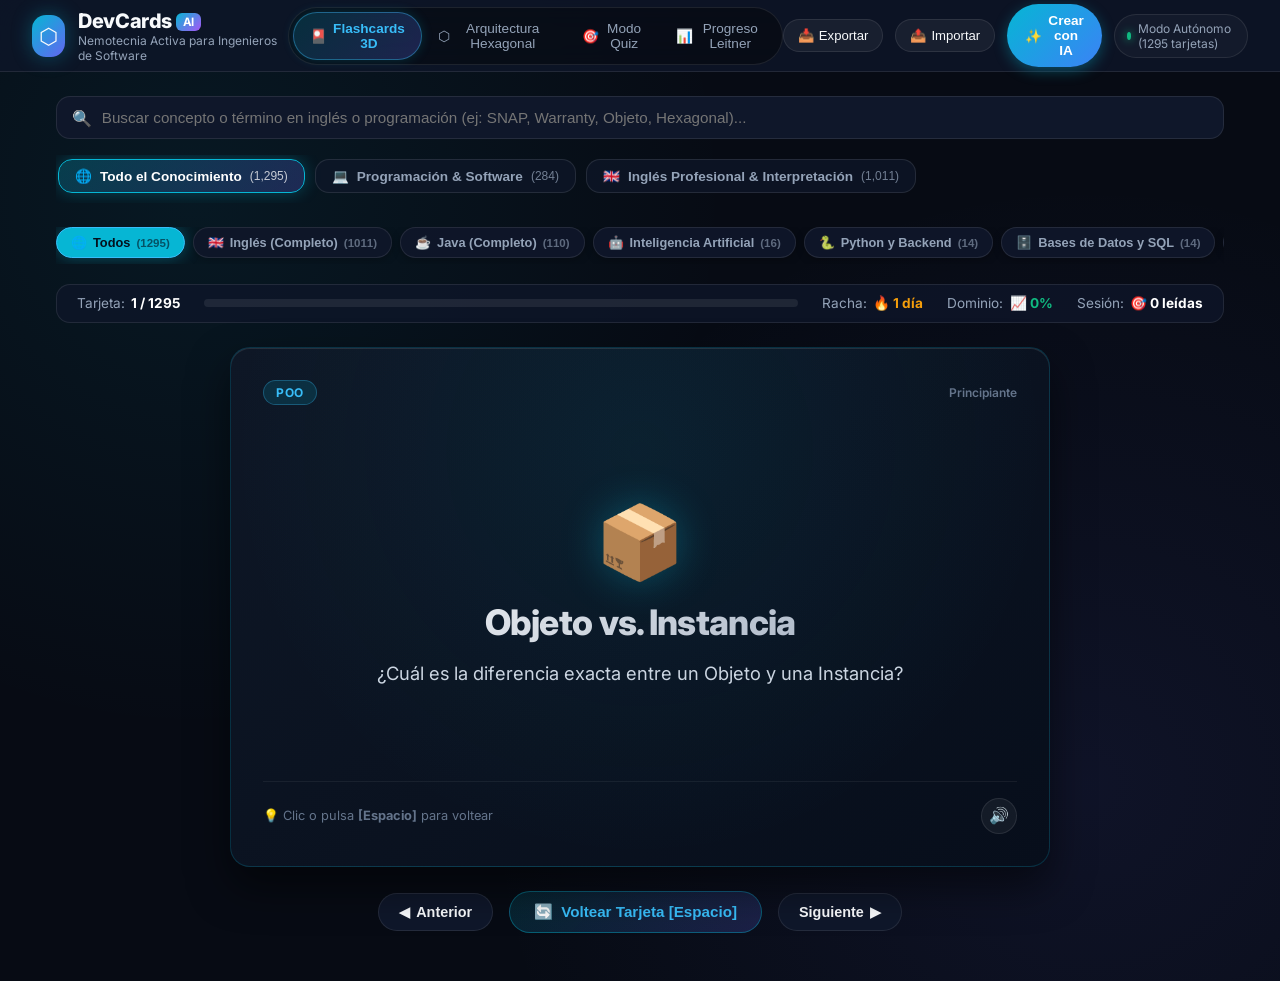
==== docs/index.html @ b8c5bc79 "feat(distribution): soporte autonomo web sin instalacion, GitHub Pages y lanzadores 1-clic" ====
<!DOCTYPE html>
<html lang="es">
<head>
  <meta charset="UTF-8">
  <meta name="viewport" content="width=device-width, initial-scale=1.0">
  <title>DevCards AI &mdash; Nemotecnia y Aprendizaje para Programadores</title>
  <meta name="description" content="Plataforma de aprendizaje activo y tarjetas nemotécnicas (Flashcards) con IA para dominar POO, Estructuras de Datos, Nodos y Arquitectura Hexagonal.">
  <link rel="preconnect" href="https://fonts.googleapis.com">
  <link rel="preconnect" href="https://fonts.gstatic.com" crossorigin>
  <link href="https://fonts.googleapis.com/css2?family=Inter:wght@300;400;500;600;700;800&family=JetBrains+Mono:wght@400;500;700&display=swap" rel="stylesheet">
  <link rel="stylesheet" href="css/style.css">
</head>
<body>

  <!-- Barra Superior -->
  <header class="app-header">
    <div class="logo-group">
      <div class="logo-icon">⬡</div>
      <div>
        <h1 class="logo-title">DevCards <span class="badge-ai">AI</span></h1>
        <p class="logo-sub">Nemotecnia Activa para Ingenieros de Software</p>
      </div>
    </div>

    <!-- Navegación de Modos -->
    <nav class="mode-nav">
      <button class="nav-btn active" id="btn-mode-cards" onclick="setAppMode('cards')">
        <span class="icon">🎴</span> Flashcards 3D
      </button>
      <button class="nav-btn" id="btn-mode-hex" onclick="setAppMode('hexagonal')">
        <span class="icon">⬡</span> Arquitectura Hexagonal
      </button>
      <button class="nav-btn" id="btn-mode-quiz" onclick="setAppMode('quiz')">
        <span class="icon">🎯</span> Modo Quiz
      </button>
      <button class="nav-btn" id="btn-mode-leitner" onclick="setAppMode('leitner')">
        <span class="icon">📊</span> Progreso Leitner
      </button>
    </nav>

    <div class="header-actions">
      <button class="btn-secondary" id="btn-export-deck" onclick="exportDeck()" title="Exportar mazo a archivo JSON (RF-11)">
        <span>📥</span> Exportar
      </button>
      <button class="btn-secondary" id="btn-import-deck" onclick="triggerImport()" title="Importar tarjetas desde JSON (RF-11)">
        <span>📤</span> Importar
      </button>
      <input type="file" id="file-import-input" accept=".json" style="display:none" onchange="handleImportFile(event)">
      <button class="btn-primary" onclick="openCreateModal()">
        <span>✨</span> Crear con IA
      </button>
      <div class="status-indicator" id="server-status" title="Estado de Ollama / Motor IA">
        <span class="status-dot"></span> <span id="status-label">Conectando...</span>
      </div>
    </div>
  </header>

  <main class="app-container">

    <!-- SECCIÓN FLASHCARDS -->
    <section id="section-cards" class="view-section active">
      
      <!-- Barra de Filtros y Búsqueda -->
      <div class="toolbar-panel">
        <div class="search-box">
          <span class="search-icon">🔍</span>
          <input type="text" id="search-input" placeholder="Buscar concepto o término en inglés o programación (ej: SNAP, Warranty, Objeto, Hexagonal)..." oninput="onSearchInput()">
        </div>

                <!-- Selector de Eje de Conocimiento -->
        <div class="domain-selector-bar" id="domain-selector-bar">
          <button class="domain-pill active" id="pill-domain-all" onclick="selectDomain('all')">
            <span class="domain-icon">🌐</span> Todo el Conocimiento <span class="domain-count" id="count-domain-all">(0)</span>
          </button>
          <button class="domain-pill" id="pill-domain-dev" onclick="selectDomain('dev')">
            <span class="domain-icon">💻</span> Programación & Software <span class="domain-count" id="count-domain-dev">(0)</span>
          </button>
          <button class="domain-pill domain-pill-english" id="pill-domain-eng" onclick="selectDomain('eng')">
            <span class="domain-icon">🇬🇧</span> Inglés Profesional & Interpretación <span class="domain-count" id="count-domain-eng">(0)</span>
          </button>
        </div>

        <div class="category-tabs" id="category-tabs-container">
          <!-- Renderizado dinámico de categorías -->
        </div>
      </div>

      <!-- Barra de Estado de Estudio -->
      <div class="study-stats-bar">
        <div class="stat-pill">
          <span class="stat-label">Tarjeta:</span>
          <span class="stat-value" id="current-card-idx">1 / 44</span>
        </div>
        <div class="progress-bar-container">
          <div class="progress-bar-fill" id="study-progress-fill" style="width: 5%;"></div>
        </div>
        <div class="stat-pill">
          <span class="stat-label">Racha:</span>
          <span class="stat-value text-accent" id="streak-counter">🔥 1 día</span>
        </div>
        <div class="stat-pill">
          <span class="stat-label">Dominio:</span>
          <span class="stat-value text-success" id="mastery-counter">📈 0%</span>
        </div>
        <div class="stat-pill">
          <span class="stat-label">Sesión:</span>
          <span class="stat-value" id="session-counter">🎯 0 leídas</span>
        </div>
      </div>

      <!-- ESCENARIO 3D DE LA TARJETA -->
      <div class="card-stage">
        <div class="flip-card" id="main-flip-card" onclick="toggleCardFlip()">
          <div class="flip-card-inner" id="card-inner">
            
            <!-- ANVERSO (Front) -->
            <div class="flip-card-face flip-card-front">
              <div class="card-header">
                <span class="card-category-badge" id="card-front-cat">POO</span>
                <span class="card-difficulty" id="card-front-diff">Principiante</span>
              </div>

              <div class="card-center">
                <div class="card-icon-hero" id="card-front-icon">📦</div>
                <h2 class="card-concept-title" id="card-front-title">Objeto vs. Instancia</h2>
                <p class="card-question-text" id="card-front-question">¿Cuál es la diferencia exacta entre un Objeto y una Instancia?</p>
              </div>

              <div class="card-footer">
                <span class="card-hint">💡 Clic o pulsa <b>[Espacio]</b> para voltear</span>
                <button class="btn-icon" onclick="event.stopPropagation(); speakCurrentCard();" title="Escuchar">🔊</button>
              </div>
            </div>

            <!-- REVERSO (Back) -->
            <div class="flip-card-face flip-card-back">
              <div class="card-header">
                <span class="card-category-badge" id="card-back-cat">POO</span>
                <h3 class="card-back-title" id="card-back-title">Definición & Comprensión</h3>
                <button class="btn-icon" onclick="event.stopPropagation(); speakCurrentCard();" title="Escuchar">🔊</button>
              </div>

              <div class="card-back-body">
                <!-- Definición Técnica -->
                <div class="definition-box">
                  <h4 class="box-title" id="card-back-def-title">📖 Definición Técnica</h4>
                  <p id="card-back-definition">Texto de la definición...</p>
                </div>

                <!-- Analogía de la Vida Real -->
                <div class="analogy-box">
                  <h4 class="box-title" id="card-back-analogy-title">🌟 Analogía de la Vida Real (Para Nunca Olvidarlo)</h4>
                  <p id="card-back-analogy">Texto de la analogía...</p>
                </div>

                <!-- Código Canónico -->
                <div class="code-box" id="code-box-container">
                  <div class="code-header">
                    <span id="code-box-header-title">💻 Código Canónico Demostrativo</span>
                    <button class="btn-copy" onclick="event.stopPropagation(); copyCodeSnippet();">Copiar</button>
                  </div>
                  <pre><code id="card-back-code"># Código de ejemplo</code></pre>
                </div>

                <!-- Regla de Oro -->
                <div class="takeaway-banner" id="card-back-takeaway">
                  <span id="takeaway-label">💡 <b>Regla de Oro:</b></span> <span id="takeaway-text">...</span>
                </div>
              </div>

              <!-- Calificación Leitner -->
              <div class="card-rating-footer" onclick="event.stopPropagation();">
                <span class="rating-prompt">¿Qué tal te fue con este concepto?</span>
                <div class="rating-buttons">
                  <button class="btn-rate btn-rate-hard" onclick="rateCard('dificil')">
                    🔴 Difícil (1)
                  </button>
                  <button class="btn-rate btn-rate-medium" onclick="rateCard('dudoso')">
                    🟡 Dudoso (2)
                  </button>
                  <button class="btn-rate btn-rate-easy" onclick="rateCard('facil')">
                    🟢 Dominado (3)
                  </button>
                </div>
              </div>

            </div>

          </div>
        </div>
      </div>

      <!-- Controles de Navegación -->
      <div class="deck-controls">
        <button class="btn-nav" onclick="prevCard()" title="Anterior (Flecha Izquierda)">
          <span>◀</span> Anterior
        </button>
        <button class="btn-flip-action" onclick="toggleCardFlip()">
          <span>🔄</span> Voltear Tarjeta [Espacio]
        </button>
        <button class="btn-nav" onclick="nextCard()" title="Siguiente (Flecha Derecha)">
          Siguiente <span>▶</span>
        </button>
      </div>

    </section>

    <!-- SECCIÓN VISUALIZADOR DE ARQUITECTURA HEXAGONAL -->
    <section id="section-hexagonal" class="view-section">
      <div class="section-hero">
        <span class="hero-badge">Alistair Cockburn (2005)</span>
        <h2 class="hero-title">⬡ Guía Visual Interactiva de Arquitectura Hexagonal</h2>
        <p class="hero-sub">Puertos y Adaptadores: Entiende de una vez por todas cómo desacoplar el Dominio de las bases de datos y frameworks.</p>
      </div>

      <div class="hex-explorer-layout">
        <!-- Diagrama SVG / Interactivo -->
        <div class="hex-diagram-card">
          <svg class="hex-svg" viewBox="0 0 600 500">
            <!-- Capa Externa: Adaptadores -->
            <polygon class="hex-layer hex-adapters" points="300,30 540,150 540,350 300,470 60,350 60,150" onclick="selectHexLayer('adapters')"></polygon>
            <text x="300" y="65" class="hex-label">CAPA EXTERIOR: ADAPTADORES (Infraestructura / Frameworks)</text>

            <!-- Capa Intermedia: Puertos -->
            <polygon class="hex-layer hex-ports" points="300,90 480,185 480,315 300,410 120,315 120,185" onclick="selectHexLayer('ports')"></polygon>
            <text x="300" y="125" class="hex-label hex-label-ports">CAPA INTERMEDIA: PUERTOS (Interfaces / Contratos)</text>

            <!-- Capa Interna: Núcleo Dominio -->
            <polygon class="hex-layer hex-domain" points="300,160 410,225 410,275 300,340 190,275 190,225" onclick="selectHexLayer('domain')"></polygon>
            <text x="300" y="245" class="hex-label hex-label-domain">💎 NÚCLEO</text>
            <text x="300" y="265" class="hex-label hex-label-sub">DOMINIO PURO</text>

            <!-- Flechas de Dependencia (Siempre hacia ADENTRO) -->
            <path d="M 90,130 L 150,170" class="hex-arrow" marker-end="url(#arrow)"></path>
            <path d="M 510,130 L 450,170" class="hex-arrow" marker-end="url(#arrow)"></path>
            <path d="M 300,450 L 300,380" class="hex-arrow" marker-end="url(#arrow)"></path>

            <defs>
              <marker id="arrow" viewBox="0 0 10 10" refX="5" refY="5" markerWidth="6" markerHeight="6" orient="auto-start-reverse">
                <path d="M 0 0 L 10 5 L 0 10 z" fill="#06b6d4"></path>
              </marker>
            </defs>
          </svg>

          <div class="hex-legend">
            <span class="legend-item" onclick="selectHexLayer('domain')"><span class="dot dot-domain"></span> 1. Dominio (Reglas Puras)</span>
            <span class="legend-item" onclick="selectHexLayer('ports')"><span class="dot dot-ports"></span> 2. Puertos (Interfaces de Entrada/Salida)</span>
            <span class="legend-item" onclick="selectHexLayer('adapters')"><span class="dot dot-adapters"></span> 3. Adaptadores (Postgres, REST, Kafka)</span>
          </div>
        </div>

        <!-- Panel de Detalle de la Capa Seleccionada -->
        <div class="hex-detail-panel" id="hex-detail-content">
          <div class="detail-header">
            <span class="detail-icon" id="hex-info-icon">💎</span>
            <div>
              <h3 class="detail-title" id="hex-info-title">Núcleo de Dominio (Domain Core)</h3>
              <p class="detail-tag" id="hex-info-tag">El corazón del negocio</p>
            </div>
          </div>
          <div class="detail-body">
            <p id="hex-info-desc" class="detail-desc">El Dominio contiene exclusivamente Entidades de Negocio, Objetos de Valor (Value Objects) y Reglas de Negocio Puras. Es completamente agnóstico a la tecnología: NO importa Spring, ni Angular, ni Hibernate, ni SQL.</p>
            
            <h4 class="box-title">🔑 Ejemplos Concretos de esta Capa:</h4>
            <ul class="detail-list" id="hex-info-list">
              <li>Entidad CuentaBancaria con método debitar()</li>
              <li>Objeto de Valor Dinero(monto, moneda)</li>
              <li>Regla: "No se puede transferir un monto negativo"</li>
            </ul>

            <div class="takeaway-banner mt-4">
              💡 <b>Regla Sagrada:</b> Las capas externas conocen a las internas. El Dominio NUNCA conoce a la base de datos ni a la interfaz web.
            </div>
          </div>
        </div>
      </div>
    </section>

    <!-- SECCIÓN MODO QUIZ -->
    <section id="section-quiz" class="view-section">
      <div class="quiz-container">
        <div class="quiz-card">
          <div class="quiz-header">
            <span class="quiz-badge" id="quiz-cat">POO</span>
            <span class="quiz-score-badge">Puntuación: <span id="quiz-score">0</span> / <span id="quiz-total">0</span></span>
          </div>
          <h2 class="quiz-question-title" id="quiz-question-text">¿Cuál es la diferencia entre un objeto y una instancia?</h2>

          <div class="quiz-options-grid" id="quiz-options-container">
            <!-- Opciones renderizadas dinámicamente -->
          </div>

          <div class="quiz-feedback" id="quiz-feedback" style="display: none;">
            <p id="quiz-feedback-text"></p>
            <button class="btn-primary" onclick="nextQuizQuestion()">Siguiente Pregunta ➔</button>
          </div>
        </div>
      </div>
    </section>

    <!-- SECCIÓN PROGRESO LEITNER -->
    <section id="section-leitner" class="view-section">
      <div class="section-hero">
        <h2 class="hero-title">📊 Sistema de Repaso Espaciado Leitner</h2>
        <p class="hero-sub">Técnica científica de memorización: las tarjetas que dominas se repasan menos, y las difíciles se repiten con frecuencia.</p>
      </div>

      <div class="leitner-boxes-grid">
        <div class="leitner-box box-1">
          <div class="box-header">
            <h3>🔴 Caja 1: Por Aprender / Difíciles</h3>
            <span class="box-count" id="count-box-1">0</span>
          </div>
          <p class="box-desc">Conceptos que fallaste o marcaste como difíciles. Se repasan en cada sesión diaria.</p>
          <div class="box-cards-list" id="list-box-1"></div>
        </div>

        <div class="leitner-box box-2">
          <div class="box-header">
            <h3>🟡 Caja 2: En Proceso / Dudosos</h3>
            <span class="box-count" id="count-box-2">0</span>
          </div>
          <p class="box-desc">Conceptos que recuerdas parcialmente. Se repasan cada 2 o 3 días.</p>
          <div class="box-cards-list" id="list-box-2"></div>
        </div>

        <div class="leitner-box box-3">
          <div class="box-header">
            <h3>🟢 Caja 3: Dominados / Memoria a Largo Plazo</h3>
            <span class="box-count" id="count-box-3">0</span>
          </div>
          <p class="box-desc">Conceptos que dominas con seguridad. Se repasan semanalmente para consolidación.</p>
          <div class="box-cards-list" id="list-box-3"></div>
        </div>
      </div>
    </section>

  </main>

  <!-- MODAL: CREAR TARJETA CON IA -->
  <div class="modal-backdrop" id="modal-create" style="display: none;">
    <div class="modal-window">
      <div class="modal-header">
        <h3 class="modal-title">✨ Generar Flashcard Inteligente con IA</h3>
        <button class="modal-close" onclick="closeCreateModal()">✕</button>
      </div>
      <div class="modal-body">
        <label class="form-label">¿Qué tema o concepto deseas aprender o recordar?</label>
        <input type="text" id="ai-topic-input" class="form-input" placeholder="Ej: Recursividad, Árboles AVL, Inyección de Dependencias, Algoritmo Dijkstra...">

        <div class="form-row">
          <div class="form-group">
            <label class="form-label">Categoría</label>
            <select id="ai-category-select" class="form-input">
                            <option value="Inteligencia Artificial">Inteligencia Artificial (IA)</option>
              <option value="Inglés: Grammar Refresher">🇬🇧 Inglés: Grammar Refresher</option>
              <option value="Inglés: Departamentos y Gobierno">🇬🇧 Inglés: Departamentos y Gobierno</option>
              <option value="Inglés: Asistencia Social y Beneficios">🇬🇧 Inglés: Asistencia Social y Beneficios</option>
              <option value="Inglés: Atención al Cliente y Facturación">🇬🇧 Inglés: Atención al Cliente y Facturación</option>
              <option value="Inglés: Salud y Médico (L2/L3)">🇬🇧 Inglés: Salud y Médico (L2/L3)</option>
              <option value="Inglés: Seguros y Finanzas (L2/L3)">🇬🇧 Inglés: Seguros y Finanzas (L2/L3)</option>
              <option value="Inglés: Emergencias, 911 y Legal (L2/L3)">🇬🇧 Inglés: Emergencias, 911 y Legal</option>
              <option value="Inglés: Educación y Academia">🇬🇧 Inglés: Educación y Academia</option>
              <option value="Inglés: Falsos Amigos & Interpretación">🇬🇧 Inglés: Falsos Amigos & Interpretación</option>
              <option value="Python y Backend">Python y Backend Moderno</option>
              <option value="Bases de Datos y SQL">Bases de Datos y SQL (PostgreSQL/NoSQL)</option>
              <option value="Angular">Angular (Framework Web)</option>
              <option value="TypeScript">TypeScript (Tipado Estricto)</option>
              <option value="HTML y Web">HTML y Plataforma Web</option>
              <option value="DevOps y Cloud">DevOps, Docker y Cloud</option>
              <option value="Seguridad y OWASP">Seguridad y OWASP Top 10</option>
              <option value="Git y Control de Versiones">Git y Control de Versiones</option>
              <option value="Java Core y JVM">Java Core y JVM</option>
              <option value="POO">POO</option>
              <option value="Java Core y JVM">Java Core y JVM</option>
              <option value="POO Avanzada en Java">POO Avanzada en Java</option>
              <option value="Colecciones y Generics">Colecciones y Generics</option>
              <option value="Hilos y Concurrencia">Hilos y Concurrencia</option>
              <option value="Networking y Sockets">Networking y Sockets</option>
              <option value="Java RMI">Java RMI</option>
              <option value="Acceso a Datos y JDBC">Acceso a Datos y JDBC</option>
              <option value="Entrada/Salida y Serialización">Entrada/Salida y Serialización</option>
              <option value="Reflexión e Introspección">Reflexión e Introspección</option>
              <option value="Persistencia y JPA">Persistencia y JPA</option>
              <option value="Inversión de Control y Spring">Inversión de Control y Spring</option>
              <option value="Java 8 Funcional">Java 8 Funcional</option>
              <option value="Estructuras de Datos">Estructuras de Datos</option>
              <option value="Arquitectura Hexagonal">Arquitectura Hexagonal</option>
              <option value="Principios SOLID">Principios SOLID</option>
              <option value="Patrones de Diseño">Patrones de Diseño</option>
              <option value="Algoritmos y Big O">Algoritmos y Big O</option>
            </select>
          </div>
          <div class="form-group">
            <label class="form-label">Nivel de Dificultad</label>
            <select id="ai-level-select" class="form-input">
              <option value="Principiante">Principiante</option>
              <option value="Intermedio" selected>Intermedio</option>
              <option value="Avanzado">Avanzado</option>
            </select>
          </div>
        </div>

        <div class="ai-status-note" id="ai-modal-note">
          🤖 Conectado al motor de Inteligencia Artificial (Ollama Local / Asistente Semántico).
        </div>
      </div>
      <div class="modal-footer">
        <button class="btn-nav" onclick="closeCreateModal()">Cancelar</button>
        <button class="btn-primary" id="btn-generate-ai" onclick="submitAIGeneration()">
          <span>⚡</span> Generar Tarjeta
        </button>
      </div>
    </div>
  </div>

  <script src="js/cards_data.js"></script>
  <script src="js/app.js"></script>
</body>
</html>
---- docs/css/style.css ----
:root {
  --bg-base: #070b14;
  --bg-surface: #0f172a;
  --bg-surface-elevated: #172554;
  --bg-glass: rgba(15, 23, 42, 0.78);
  --border-glass: rgba(255, 255, 255, 0.09);
  
  --primary: #06b6d4;
  --primary-glow: rgba(6, 182, 212, 0.35);
  --secondary: #6366f1;
  --secondary-glow: rgba(99, 102, 241, 0.3);
  --success: #10b981;
  --warning: #f59e0b;
  --danger: #ef4444;

  --text-main: #f8fafc;
  --text-muted: #94a3b8;
  --text-dim: #64748b;

  --radius-sm: 8px;
  --radius-md: 14px;
  --radius-lg: 20px;
  --radius-full: 9999px;

  --font-sans: 'Inter', -apple-system, BlinkMacSystemFont, sans-serif;
  --font-mono: 'JetBrains Mono', monospace;
}

* {
  margin: 0;
  padding: 0;
  box-sizing: border-box;
}

body {
  background-color: var(--bg-base);
  background-image: 
    radial-gradient(circle at 15% 20%, rgba(6, 182, 212, 0.08) 0%, transparent 40%),
    radial-gradient(circle at 85% 80%, rgba(99, 102, 241, 0.09) 0%, transparent 45%);
  color: var(--text-main);
  font-family: var(--font-sans);
  min-height: 100vh;
  display: flex;
  flex-direction: column;
  overflow-x: hidden;
}

/* ==============================================================================
   HEADER & NAVEGACIÓN
   ============================================================================== */
.app-header {
  height: 72px;
  background: var(--bg-glass);
  backdrop-filter: blur(16px);
  -webkit-backdrop-filter: blur(16px);
  border-bottom: 1px solid var(--border-glass);
  display: flex;
  align-items: center;
  justify-content: space-between;
  padding: 0 2rem;
  position: sticky;
  top: 0;
  z-index: 50;
}

.logo-group {
  display: flex;
  align-items: center;
  gap: 0.85rem;
}

.logo-icon {
  width: 42px;
  height: 42px;
  background: linear-gradient(135deg, var(--primary), var(--secondary));
  border-radius: var(--radius-md);
  display: flex;
  align-items: center;
  justify-content: center;
  font-size: 1.4rem;
  box-shadow: 0 0 20px var(--primary-glow);
}

.logo-title {
  font-size: 1.25rem;
  font-weight: 800;
  letter-spacing: -0.02em;
}

.badge-ai {
  background: linear-gradient(135deg, #06b6d4, #a855f7);
  padding: 2px 7px;
  border-radius: 6px;
  font-size: 0.72rem;
  font-weight: 700;
  color: #fff;
  vertical-align: middle;
}

.logo-sub {
  font-size: 0.75rem;
  color: var(--text-muted);
}

.mode-nav {
  display: flex;
  background: rgba(0, 0, 0, 0.35);
  padding: 4px;
  border-radius: var(--radius-full);
  border: 1px solid var(--border-glass);
}

.nav-btn {
  background: transparent;
  border: none;
  color: var(--text-muted);
  padding: 8px 16px;
  border-radius: var(--radius-full);
  font-size: 0.85rem;
  font-weight: 500;
  cursor: pointer;
  display: flex;
  align-items: center;
  gap: 6px;
  transition: all 0.2s ease;
}

.nav-btn:hover {
  color: var(--text-main);
  background: rgba(255, 255, 255, 0.05);
}

.nav-btn.active {
  background: linear-gradient(135deg, rgba(6, 182, 212, 0.2), rgba(99, 102, 241, 0.25));
  color: #38bdf8;
  border: 1px solid rgba(56, 189, 248, 0.4);
  font-weight: 600;
  box-shadow: 0 0 12px rgba(6, 182, 212, 0.2);
}

.header-actions {
  display: flex;
  align-items: center;
  gap: 0.75rem;
}

.btn-secondary {
  background: rgba(255, 255, 255, 0.05);
  color: var(--text-main);
  border: 1px solid var(--border-glass);
  padding: 8px 14px;
  border-radius: var(--radius-full);
  font-size: 0.82rem;
  font-weight: 500;
  cursor: pointer;
  display: inline-flex;
  align-items: center;
  gap: 5px;
  transition: all 0.2s ease;
}

.btn-secondary:hover {
  background: rgba(255, 255, 255, 0.12);
  border-color: rgba(255, 255, 255, 0.25);
  transform: translateY(-1px);
}

.text-accent {
  color: #f59e0b !important;
  font-weight: 700;
}

.text-success {
  color: #10b981 !important;
  font-weight: 700;
}

.btn-primary {
  background: linear-gradient(135deg, #06b6d4, #3b82f6);
  color: #fff;
  border: none;
  padding: 9px 18px;
  border-radius: var(--radius-full);
  font-size: 0.85rem;
  font-weight: 600;
  cursor: pointer;
  display: inline-flex;
  align-items: center;
  gap: 6px;
  box-shadow: 0 4px 14px var(--primary-glow);
  transition: all 0.25s ease;
}

.btn-primary:hover {
  transform: translateY(-2px);
  box-shadow: 0 6px 20px rgba(6, 182, 212, 0.5);
}

.status-indicator {
  display: flex;
  align-items: center;
  gap: 7px;
  font-size: 0.75rem;
  color: var(--text-muted);
  background: rgba(255, 255, 255, 0.03);
  padding: 6px 12px;
  border-radius: var(--radius-full);
  border: 1px solid var(--border-glass);
}

.status-dot {
  width: 8px;
  height: 8px;
  background: var(--success);
  border-radius: 50%;
  box-shadow: 0 0 8px var(--success);
}

/* ==============================================================================
   CONTENEDOR PRINCIPAL Y VISTAS
   ============================================================================== */
.app-container {
  flex: 1;
  max-width: 1200px;
  width: 100%;
  margin: 0 auto;
  padding: 1.5rem 1rem 3rem;
}

.view-section {
  display: none;
}

.view-section.active {
  display: block;
  animation: fadeIn 0.3s ease;
}

@keyframes fadeIn {
  from { opacity: 0; transform: translateY(6px); }
  to { opacity: 1; transform: translateY(0); }
}

/* ==============================================================================
   TOOLBAR: BUSCADOR Y CATEGORÍAS
   ============================================================================== */
.toolbar-panel {
  display: flex;
  flex-direction: column;
  gap: 1rem;
  margin-bottom: 1.25rem;
}

.search-box {
  position: relative;
  width: 100%;
}

.search-icon {
  position: absolute;
  left: 1rem;
  top: 50%;
  transform: translateY(-50%);
  font-size: 1rem;
  color: var(--text-dim);
}

.search-box input {
  width: 100%;
  background: var(--bg-surface);
  border: 1px solid var(--border-glass);
  padding: 12px 1rem 12px 2.8rem;
  border-radius: var(--radius-md);
  color: var(--text-main);
  font-size: 0.95rem;
  outline: none;
  transition: all 0.2s ease;
}

.search-box input:focus {
  border-color: var(--primary);
  box-shadow: 0 0 16px var(--primary-glow);
}

.category-tabs {
  display: flex;
  gap: 0.5rem;
  overflow-x: auto;
  padding-bottom: 6px;
}

.category-tabs::-webkit-scrollbar {
  height: 4px;
}
.category-tabs::-webkit-scrollbar-thumb {
  background: var(--border-glass);
  border-radius: 4px;
}

.cat-tab {
  background: var(--bg-surface);
  border: 1px solid var(--border-glass);
  color: var(--text-muted);
  padding: 7px 14px;
  border-radius: var(--radius-full);
  font-size: 0.8rem;
  font-weight: 500;
  cursor: pointer;
  white-space: nowrap;
  display: flex;
  align-items: center;
  gap: 6px;
  transition: all 0.2s;
}

.cat-tab:hover {
  background: rgba(255, 255, 255, 0.06);
  color: var(--text-main);
}

.cat-tab.active {
  background: var(--primary);
  color: #04101d;
  font-weight: 700;
  border-color: var(--primary);
  box-shadow: 0 0 12px var(--primary-glow);
}

/* ==============================================================================
   BARRA DE PROGRESO DE ESTUDIO
   ============================================================================== */
.study-stats-bar {
  display: flex;
  align-items: center;
  justify-content: space-between;
  gap: 1.5rem;
  background: var(--bg-glass);
  border: 1px solid var(--border-glass);
  padding: 0.65rem 1.25rem;
  border-radius: var(--radius-md);
  margin-bottom: 1.5rem;
}

.stat-pill {
  display: flex;
  align-items: center;
  gap: 0.4rem;
  font-size: 0.85rem;
}

.stat-label { color: var(--text-muted); }
.stat-value { font-weight: 700; color: #fff; }
.text-accent { color: #f59e0b; }

.progress-bar-container {
  flex: 1;
  height: 8px;
  background: rgba(255, 255, 255, 0.08);
  border-radius: var(--radius-full);
  overflow: hidden;
}

.progress-bar-fill {
  height: 100%;
  background: linear-gradient(90deg, var(--primary), var(--secondary));
  transition: width 0.3s ease;
}

/* ==============================================================================
   ESCENARIO Y VOLTEO 3D DE LA FLASHCARD
   ============================================================================== */
.card-stage {
  perspective: 1400px;
  width: 100%;
  max-width: 820px;
  height: 520px;
  margin: 0 auto 1.5rem;
}

.flip-card {
  width: 100%;
  height: 100%;
  cursor: pointer;
  user-select: none;
}

.flip-card-inner {
  position: relative;
  width: 100%;
  height: 100%;
  text-align: left;
  transition: transform 0.6s cubic-bezier(0.4, 0, 0.2, 1);
  transform-style: preserve-3d;
}

.flip-card.flipped .flip-card-inner {
  transform: rotateY(180deg);
}

.flip-card-face {
  position: absolute;
  width: 100%;
  height: 100%;
  backface-visibility: hidden;
  -webkit-backface-visibility: hidden;
  border-radius: var(--radius-lg);
  border: 1px solid var(--border-glass);
  background: linear-gradient(145deg, #0e1726, #070e1b);
  box-shadow: 0 20px 40px rgba(0, 0, 0, 0.5), inset 0 1px 0 rgba(255, 255, 255, 0.1);
  padding: 2rem;
  display: flex;
  flex-direction: column;
  justify-content: space-between;
}

/* ANVERSO */
.flip-card-front {
  background: radial-gradient(circle at 50% 20%, rgba(6, 182, 212, 0.08), transparent 70%),
              linear-gradient(145deg, #0e1726, #070e1b);
  border-color: rgba(6, 182, 212, 0.2);
}

.card-header {
  display: flex;
  align-items: center;
  justify-content: space-between;
}

.card-category-badge {
  background: rgba(6, 182, 212, 0.15);
  color: #38bdf8;
  border: 1px solid rgba(56, 189, 248, 0.3);
  padding: 4px 12px;
  border-radius: var(--radius-full);
  font-size: 0.75rem;
  font-weight: 700;
  text-transform: uppercase;
  letter-spacing: 0.05em;
}

.card-difficulty {
  font-size: 0.75rem;
  color: var(--text-dim);
  font-weight: 600;
}

.card-center {
  text-align: center;
  padding: 1.5rem 0;
}

.card-icon-hero {
  font-size: 4.5rem;
  margin-bottom: 1rem;
  filter: drop-shadow(0 0 20px var(--primary-glow));
}

.card-concept-title {
  font-size: 2.2rem;
  font-weight: 800;
  letter-spacing: -0.02em;
  margin-bottom: 1rem;
  background: linear-gradient(135deg, #ffffff, #94a3b8);
  -webkit-background-clip: text;
  -webkit-text-fill-color: transparent;
}

.card-question-text {
  font-size: 1.15rem;
  color: #cbd5e1;
  max-width: 600px;
  margin: 0 auto;
  line-height: 1.6;
}

.card-footer {
  display: flex;
  align-items: center;
  justify-content: space-between;
  border-top: 1px solid rgba(255, 255, 255, 0.06);
  padding-top: 1rem;
}

.card-hint {
  font-size: 0.8rem;
  color: var(--text-dim);
}

.btn-icon {
  background: rgba(255, 255, 255, 0.05);
  border: 1px solid var(--border-glass);
  color: var(--text-muted);
  width: 36px;
  height: 36px;
  border-radius: 50%;
  cursor: pointer;
  font-size: 1rem;
  display: flex;
  align-items: center;
  justify-content: center;
  transition: all 0.2s;
}

.btn-icon:hover {
  background: var(--primary);
  color: #000;
}

/* REVERSO */
.flip-card-back {
  transform: rotateY(180deg);
  background: linear-gradient(145deg, #09121f, #050b14);
  border-color: rgba(99, 102, 241, 0.3);
  overflow-y: auto;
}

.card-back-title {
  font-size: 1.1rem;
  font-weight: 700;
  color: #fff;
}

.card-back-body {
  flex: 1;
  overflow-y: auto;
  padding: 0.75rem 0;
  display: flex;
  flex-direction: column;
  gap: 0.85rem;
}

.card-back-body::-webkit-scrollbar { width: 5px; }
.card-back-body::-webkit-scrollbar-thumb { background: rgba(255, 255, 255, 0.1); border-radius: 4px; }

.box-title {
  font-size: 0.78rem;
  font-weight: 700;
  text-transform: uppercase;
  letter-spacing: 0.04em;
  color: var(--text-muted);
  margin-bottom: 0.35rem;
}

.definition-box p {
  font-size: 0.95rem;
  line-height: 1.55;
  color: #e2e8f0;
}

.analogy-box {
  background: rgba(99, 102, 241, 0.08);
  border-left: 3px solid var(--secondary);
  padding: 0.65rem 0.9rem;
  border-radius: 0 var(--radius-sm) var(--radius-sm) 0;
}

.analogy-box p {
  font-size: 0.9rem;
  line-height: 1.5;
  color: #c7d2fe;
}

.code-box {
  background: #030712;
  border: 1px solid var(--border-glass);
  border-radius: var(--radius-sm);
  overflow: hidden;
}

.code-header {
  display: flex;
  align-items: center;
  justify-content: space-between;
  padding: 5px 10px;
  background: rgba(255, 255, 255, 0.04);
  font-size: 0.72rem;
  color: var(--text-dim);
}

.btn-copy {
  background: transparent;
  border: none;
  color: var(--text-muted);
  font-size: 0.7rem;
  cursor: pointer;
}
.btn-copy:hover { color: #fff; }

.code-box pre {
  padding: 0.75rem 1rem;
  overflow-x: auto;
  font-family: var(--font-mono);
  font-size: 0.82rem;
  color: #38bdf8;
  line-height: 1.45;
}

.takeaway-banner {
  background: rgba(16, 185, 129, 0.1);
  border: 1px solid rgba(16, 185, 129, 0.25);
  color: #6ee7b7;
  padding: 0.5rem 0.85rem;
  border-radius: var(--radius-sm);
  font-size: 0.85rem;
}

.card-rating-footer {
  border-top: 1px solid rgba(255, 255, 255, 0.06);
  padding-top: 0.75rem;
  display: flex;
  align-items: center;
  justify-content: space-between;
}

.rating-prompt {
  font-size: 0.8rem;
  color: var(--text-muted);
}

.rating-buttons {
  display: flex;
  gap: 0.5rem;
}

.btn-rate {
  border: none;
  padding: 6px 12px;
  border-radius: var(--radius-full);
  font-size: 0.75rem;
  font-weight: 600;
  cursor: pointer;
  transition: all 0.2s;
}

.btn-rate-hard { background: rgba(239, 68, 68, 0.15); color: #fca5a5; }
.btn-rate-hard:hover { background: #ef4444; color: #fff; }

.btn-rate-medium { background: rgba(245, 158, 11, 0.15); color: #fcd34d; }
.btn-rate-medium:hover { background: #f59e0b; color: #000; }

.btn-rate-easy { background: rgba(16, 185, 129, 0.15); color: #6ee7b7; }
.btn-rate-easy:hover { background: #10b981; color: #000; }

/* CONTROLES DE LA BARAJA */
.deck-controls {
  display: flex;
  align-items: center;
  justify-content: center;
  gap: 1rem;
}

.btn-nav {
  background: var(--bg-surface);
  border: 1px solid var(--border-glass);
  color: var(--text-main);
  padding: 10px 20px;
  border-radius: var(--radius-full);
  font-size: 0.9rem;
  font-weight: 600;
  cursor: pointer;
  display: inline-flex;
  align-items: center;
  gap: 6px;
  transition: all 0.2s;
}

.btn-nav:hover {
  background: rgba(255, 255, 255, 0.08);
  border-color: var(--primary);
}

.btn-flip-action {
  background: linear-gradient(135deg, rgba(6, 182, 212, 0.15), rgba(99, 102, 241, 0.2));
  border: 1px solid rgba(6, 182, 212, 0.4);
  color: #38bdf8;
  padding: 11px 24px;
  border-radius: var(--radius-full);
  font-size: 0.95rem;
  font-weight: 700;
  cursor: pointer;
  display: inline-flex;
  align-items: center;
  gap: 8px;
  transition: all 0.25s;
}

.btn-flip-action:hover {
  background: var(--primary);
  color: #04101d;
  box-shadow: 0 0 20px var(--primary-glow);
}

/* ==============================================================================
   SECCIÓN ARQUITECTURA HEXAGONAL INTERACTIVA
   ============================================================================== */
.section-hero {
  text-align: center;
  margin-bottom: 2rem;
}
.hero-badge {
  background: rgba(99, 102, 241, 0.2);
  color: #a5b4fc;
  border: 1px solid rgba(99, 102, 241, 0.4);
  padding: 3px 12px;
  border-radius: var(--radius-full);
  font-size: 0.75rem;
  font-weight: 700;
  text-transform: uppercase;
}
.hero-title {
  font-size: 1.85rem;
  font-weight: 800;
  margin-top: 0.5rem;
  letter-spacing: -0.02em;
}
.hero-sub {
  color: var(--text-muted);
  font-size: 0.95rem;
  max-width: 650px;
  margin: 0.4rem auto 0;
}

.hex-explorer-layout {
  display: grid;
  grid-template-columns: 1fr 1fr;
  gap: 2rem;
  align-items: start;
}

.hex-diagram-card {
  background: var(--bg-surface);
  border: 1px solid var(--border-glass);
  border-radius: var(--radius-lg);
  padding: 1.5rem;
  text-align: center;
}

.hex-svg {
  width: 100%;
  max-width: 480px;
  height: auto;
  cursor: pointer;
}

.hex-layer {
  transition: all 0.3s ease;
  stroke-width: 2;
}

.hex-adapters {
  fill: rgba(16, 185, 129, 0.12);
  stroke: #10b981;
}
.hex-adapters:hover { fill: rgba(16, 185, 129, 0.25); filter: drop-shadow(0 0 12px rgba(16, 185, 129, 0.4)); }

.hex-ports {
  fill: rgba(6, 182, 212, 0.15);
  stroke: #06b6d4;
}
.hex-ports:hover { fill: rgba(6, 182, 212, 0.3); filter: drop-shadow(0 0 12px rgba(6, 182, 212, 0.4)); }

.hex-domain {
  fill: rgba(99, 102, 241, 0.35);
  stroke: #818cf8;
}
.hex-domain:hover { fill: rgba(99, 102, 241, 0.55); filter: drop-shadow(0 0 15px rgba(99, 102, 241, 0.6)); }

.hex-label {
  fill: #94a3b8;
  font-size: 10px;
  font-weight: 700;
  text-anchor: middle;
  pointer-events: none;
}
.hex-label-ports { fill: #38bdf8; font-size: 11px; }
.hex-label-domain { fill: #ffffff; font-size: 16px; font-weight: 800; }
.hex-label-sub { fill: #c7d2fe; font-size: 11px; }

.hex-arrow {
  stroke: #06b6d4;
  stroke-width: 2.5;
  stroke-dasharray: 4;
  animation: flow 1.5s linear infinite;
}

@keyframes flow {
  from { stroke-dashoffset: 12; }
  to { stroke-dashoffset: 0; }
}

.hex-legend {
  display: flex;
  justify-content: center;
  gap: 1rem;
  margin-top: 1rem;
  font-size: 0.75rem;
  color: var(--text-muted);
}
.legend-item { display: flex; align-items: center; gap: 5px; cursor: pointer; }
.dot { width: 10px; height: 10px; border-radius: 50%; }
.dot-domain { background: #818cf8; }
.dot-ports { background: #06b6d4; }
.dot-adapters { background: #10b981; }

.hex-detail-panel {
  background: var(--bg-surface);
  border: 1px solid var(--border-glass);
  border-radius: var(--radius-lg);
  padding: 1.75rem;
}

.detail-header {
  display: flex;
  align-items: center;
  gap: 1rem;
  margin-bottom: 1.25rem;
}

.detail-icon { font-size: 2.2rem; }
.detail-title { font-size: 1.4rem; font-weight: 800; }
.detail-tag { font-size: 0.8rem; color: var(--primary); }

.detail-desc {
  font-size: 0.95rem;
  line-height: 1.6;
  color: #e2e8f0;
  margin-bottom: 1.25rem;
}

.detail-list {
  list-style: none;
  display: flex;
  flex-direction: column;
  gap: 0.5rem;
}
.detail-list li {
  padding-left: 1.25rem;
  position: relative;
  font-size: 0.9rem;
  color: #cbd5e1;
}
.detail-list li::before {
  content: '▸';
  position: absolute;
  left: 0;
  color: var(--primary);
}

/* ==============================================================================
   SECCIÓN MODO QUIZ
   ============================================================================== */
.quiz-container {
  max-width: 720px;
  margin: 1rem auto;
}

.quiz-card {
  background: var(--bg-surface);
  border: 1px solid var(--border-glass);
  border-radius: var(--radius-lg);
  padding: 2.25rem;
}

.quiz-header {
  display: flex;
  align-items: center;
  justify-content: space-between;
  margin-bottom: 1.5rem;
}

.quiz-badge {
  background: rgba(99, 102, 241, 0.2);
  color: #a5b4fc;
  padding: 4px 12px;
  border-radius: var(--radius-full);
  font-size: 0.75rem;
  font-weight: 700;
}

.quiz-score-badge {
  font-size: 0.85rem;
  font-weight: 700;
  color: var(--text-muted);
}

.quiz-question-title {
  font-size: 1.4rem;
  font-weight: 700;
  margin-bottom: 1.75rem;
  line-height: 1.45;
}

.quiz-options-grid {
  display: flex;
  flex-direction: column;
  gap: 0.75rem;
  margin-bottom: 1.5rem;
}

.quiz-opt-btn {
  background: rgba(255, 255, 255, 0.03);
  border: 1px solid var(--border-glass);
  color: #e2e8f0;
  padding: 1rem 1.25rem;
  border-radius: var(--radius-md);
  text-align: left;
  font-size: 0.95rem;
  cursor: pointer;
  transition: all 0.2s;
  display: flex;
  align-items: center;
  gap: 0.75rem;
}

.quiz-opt-btn:hover:not(:disabled) {
  background: rgba(255, 255, 255, 0.08);
  border-color: var(--primary);
  transform: translateX(4px);
}

.quiz-opt-btn.correct {
  background: rgba(16, 185, 129, 0.2);
  border-color: #10b981;
  color: #6ee7b7;
  font-weight: 600;
}

.quiz-opt-btn.incorrect {
  background: rgba(239, 68, 68, 0.2);
  border-color: #ef4444;
  color: #fca5a5;
}

.quiz-feedback {
  background: rgba(0, 0, 0, 0.3);
  border: 1px solid var(--border-glass);
  padding: 1rem;
  border-radius: var(--radius-md);
  display: flex;
  align-items: center;
  justify-content: space-between;
}

/* ==============================================================================
   SECCIÓN LEITNER
   ============================================================================== */
.leitner-boxes-grid {
  display: grid;
  grid-template-columns: repeat(3, 1fr);
  gap: 1.25rem;
}

.leitner-box {
  background: var(--bg-surface);
  border: 1px solid var(--border-glass);
  border-radius: var(--radius-lg);
  padding: 1.5rem;
  display: flex;
  flex-direction: column;
}

.box-1 { border-top: 4px solid var(--danger); }
.box-2 { border-top: 4px solid var(--warning); }
.box-3 { border-top: 4px solid var(--success); }

.box-header {
  display: flex;
  align-items: center;
  justify-content: space-between;
  margin-bottom: 0.5rem;
}

.box-header h3 { font-size: 1rem; font-weight: 700; }
.box-count { font-size: 1.2rem; font-weight: 800; }

.box-desc {
  font-size: 0.75rem;
  color: var(--text-dim);
  margin-bottom: 1rem;
}

.box-cards-list {
  flex: 1;
  max-height: 380px;
  overflow-y: auto;
  display: flex;
  flex-direction: column;
  gap: 0.4rem;
}

.box-card-item {
  background: rgba(255, 255, 255, 0.03);
  padding: 8px 12px;
  border-radius: var(--radius-sm);
  font-size: 0.82rem;
  display: flex;
  align-items: center;
  justify-content: space-between;
}

/* ==============================================================================
   MODAL
   ============================================================================== */
.modal-backdrop {
  position: fixed;
  inset: 0;
  background: rgba(0, 0, 0, 0.75);
  backdrop-filter: blur(8px);
  z-index: 100;
  display: flex;
  align-items: center;
  justify-content: center;
  padding: 1rem;
}

.modal-window {
  background: #0f172a;
  border: 1px solid rgba(255, 255, 255, 0.12);
  border-radius: var(--radius-lg);
  max-width: 520px;
  width: 100%;
  padding: 1.75rem;
  box-shadow: 0 25px 50px -12px rgba(0, 0, 0, 0.7);
  animation: modalScale 0.25s ease;
}

@keyframes modalScale {
  from { transform: scale(0.95); opacity: 0; }
  to { transform: scale(1); opacity: 1; }
}

.modal-header {
  display: flex;
  align-items: center;
  justify-content: space-between;
  margin-bottom: 1.25rem;
}

.modal-title { font-size: 1.2rem; font-weight: 700; }
.modal-close { background: none; border: none; color: var(--text-dim); font-size: 1.2rem; cursor: pointer; }
.modal-close:hover { color: #fff; }

.form-label {
  display: block;
  font-size: 0.8rem;
  color: var(--text-muted);
  margin-bottom: 0.4rem;
}

.form-input {
  width: 100%;
  background: rgba(0, 0, 0, 0.35);
  border: 1px solid var(--border-glass);
  padding: 10px 12px;
  border-radius: var(--radius-sm);
  color: #fff;
  font-size: 0.9rem;
  outline: none;
  margin-bottom: 1rem;
}

.form-row {
  display: grid;
  grid-template-columns: 1fr 1fr;
  gap: 1rem;
}

.ai-status-note {
  font-size: 0.75rem;
  color: #38bdf8;
  background: rgba(56, 189, 248, 0.1);
  padding: 8px 12px;
  border-radius: var(--radius-sm);
  margin-bottom: 1.25rem;
}

.modal-footer {
  display: flex;
  justify-content: flex-end;
  gap: 0.75rem;
}

/* ==============================================================================
   RESPONSIVIDAD
   ============================================================================== */
@media (max-width: 900px) {
  .app-header { flex-direction: column; height: auto; padding: 1rem; gap: 0.75rem; }
  .hex-explorer-layout { grid-template-columns: 1fr; }
  .leitner-boxes-grid { grid-template-columns: 1fr; }
  .card-stage { height: 560px; }
  .card-concept-title { font-size: 1.6rem; }
}

.cat-tab-materia {
  border-width: 1.5px;
  font-weight: 600;
  background: rgba(15, 23, 42, 0.95);
  box-shadow: 0 2px 8px rgba(0, 0, 0, 0.25);
}

.cat-tab-materia.active {
  border-color: #38bdf8;
  box-shadow: 0 0 16px var(--primary-glow);
}


/* ==============================================================================
   SELECTOR DE DOMINIO: PROGRAMACIÓN VS. INGLÉS PROFESIONAL
   ============================================================================== */
.domain-selector-bar {
  display: flex;
  gap: 10px;
  overflow-x: auto;
  padding: 4px 2px 10px 2px;
  margin-bottom: 8px;
}

.domain-pill {
  background: rgba(15, 23, 42, 0.7);
  border: 1px solid rgba(255, 255, 255, 0.1);
  color: var(--text-muted);
  padding: 8px 16px;
  border-radius: var(--radius-md);
  font-size: 0.85rem;
  font-weight: 600;
  cursor: pointer;
  white-space: nowrap;
  display: inline-flex;
  align-items: center;
  gap: 8px;
  transition: all 0.2s cubic-bezier(0.16, 1, 0.3, 1);
}

.domain-pill:hover {
  background: rgba(255, 255, 255, 0.08);
  color: var(--text-main);
  border-color: rgba(255, 255, 255, 0.2);
  transform: translateY(-1px);
}

.domain-pill.active {
  background: linear-gradient(135deg, rgba(6, 182, 212, 0.25), rgba(99, 102, 241, 0.25));
  color: #ffffff;
  border-color: var(--primary);
  box-shadow: 0 0 16px rgba(6, 182, 212, 0.3);
}

.domain-pill-english.active {
  background: linear-gradient(135deg, rgba(225, 29, 72, 0.3), rgba(59, 130, 246, 0.3));
  color: #ffffff;
  border-color: #f43f5e;
  box-shadow: 0 0 18px rgba(244, 63, 94, 0.35);
}

.domain-count {
  font-size: 0.75rem;
  opacity: 0.75;
  font-weight: 500;
}

/* Badge especial para tarjetas de Inglés */
.card-category-badge.badge-english {
  background: linear-gradient(135deg, rgba(225, 29, 72, 0.2), rgba(59, 130, 246, 0.2));
  border: 1px solid rgba(244, 63, 94, 0.45);
  color: #fca5a5;
  box-shadow: 0 0 10px rgba(244, 63, 94, 0.2);
}

/* Barra de filtros de dominio en modo Quiz */
.quiz-domain-bar {
  display: flex;
  justify-content: center;
  gap: 10px;
  margin-bottom: 22px;
}

.quiz-domain-btn {
  background: var(--bg-surface);
  border: 1px solid var(--border-glass);
  color: var(--text-muted);
  padding: 8px 18px;
  border-radius: var(--radius-full);
  font-size: 0.82rem;
  font-weight: 600;
  cursor: pointer;
  transition: all 0.2s;
}

.quiz-domain-btn:hover {
  background: rgba(255, 255, 255, 0.08);
  color: var(--text-main);
}

.quiz-domain-btn.active {
  background: var(--primary);
  color: #04101d;
  font-weight: 700;
  border-color: var(--primary);
  box-shadow: 0 0 12px var(--primary-glow);
}
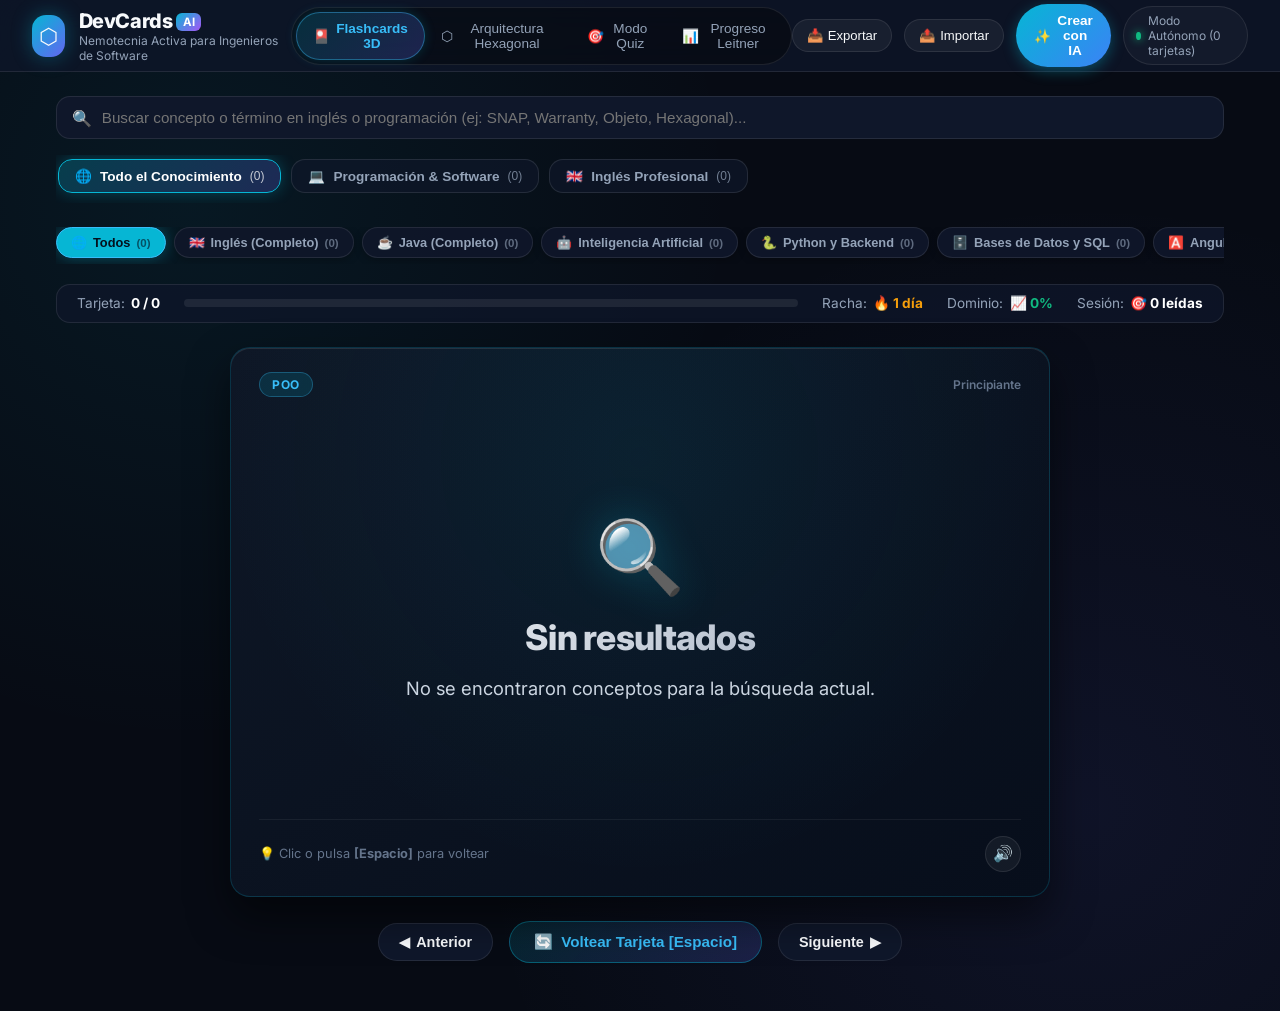
==== commit 359e847e: "fix(english-deck): clean interpreter/LLS terminology and implement smooth card back scrolling" ====
--- a/docs/index.html
+++ b/docs/index.html
@@ -76,7 +76,7 @@
             <span class="domain-icon">💻</span> Programación & Software <span class="domain-count" id="count-domain-dev">(0)</span>
           </button>
           <button class="domain-pill domain-pill-english" id="pill-domain-eng" onclick="selectDomain('eng')">
-            <span class="domain-icon">🇬🇧</span> Inglés Profesional & Interpretación <span class="domain-count" id="count-domain-eng">(0)</span>
+            <span class="domain-icon">🇬🇧</span> Inglés Profesional <span class="domain-count" id="count-domain-eng">(0)</span>
           </button>
         </div>
 
@@ -133,14 +133,17 @@
             </div>
 
             <!-- REVERSO (Back) -->
-            <div class="flip-card-face flip-card-back">
+            <div class="flip-card-face flip-card-back" onclick="event.stopPropagation();">
               <div class="card-header">
                 <span class="card-category-badge" id="card-back-cat">POO</span>
                 <h3 class="card-back-title" id="card-back-title">Definición & Comprensión</h3>
-                <button class="btn-icon" onclick="event.stopPropagation(); speakCurrentCard();" title="Escuchar">🔊</button>
-              </div>
-
-              <div class="card-back-body">
+                <div class="card-header-actions" style="display: flex; gap: 8px; align-items: center;">
+                  <button class="btn-icon" onclick="event.stopPropagation(); speakCurrentCard();" title="Escuchar pronunciación">🔊</button>
+                  <button class="btn-flip-back" onclick="event.stopPropagation(); toggleCardFlip();" title="Volver al anverso">↩️ Voltear</button>
+                </div>
+              </div>
+
+              <div class="card-back-body" onclick="event.stopPropagation();">
                 <!-- Definición Técnica -->
                 <div class="definition-box">
                   <h4 class="box-title" id="card-back-def-title">📖 Definición Técnica</h4>
@@ -165,6 +168,11 @@
                 <!-- Regla de Oro -->
                 <div class="takeaway-banner" id="card-back-takeaway">
                   <span id="takeaway-label">💡 <b>Regla de Oro:</b></span> <span id="takeaway-text">...</span>
+                </div>
+
+                <!-- Deslizado / Scroll Hint -->
+                <div class="scroll-hint-bar" id="scroll-hint-bar" onclick="event.stopPropagation(); scrollCardBackDown();" title="Haz clic o desliza para ver todo">
+                  <span>📜 Desliza hacia abajo para leer la tarjeta completa ⬇️</span>
                 </div>
               </div>
 
@@ -357,11 +365,11 @@
               <option value="Inglés: Departamentos y Gobierno">🇬🇧 Inglés: Departamentos y Gobierno</option>
               <option value="Inglés: Asistencia Social y Beneficios">🇬🇧 Inglés: Asistencia Social y Beneficios</option>
               <option value="Inglés: Atención al Cliente y Facturación">🇬🇧 Inglés: Atención al Cliente y Facturación</option>
-              <option value="Inglés: Salud y Médico (L2/L3)">🇬🇧 Inglés: Salud y Médico (L2/L3)</option>
-              <option value="Inglés: Seguros y Finanzas (L2/L3)">🇬🇧 Inglés: Seguros y Finanzas (L2/L3)</option>
-              <option value="Inglés: Emergencias, 911 y Legal (L2/L3)">🇬🇧 Inglés: Emergencias, 911 y Legal</option>
+              <option value="Inglés: Salud y Medicina">🇬🇧 Inglés: Salud y Medicina</option>
+              <option value="Inglés: Seguros y Finanzas">🇬🇧 Inglés: Seguros y Finanzas</option>
+              <option value="Inglés: Emergencias y Legal">🇬🇧 Inglés: Emergencias y Legal</option>
               <option value="Inglés: Educación y Academia">🇬🇧 Inglés: Educación y Academia</option>
-              <option value="Inglés: Falsos Amigos & Interpretación">🇬🇧 Inglés: Falsos Amigos & Interpretación</option>
+              <option value="Inglés: Falsos Amigos (False Friends)">🇬🇧 Inglés: Falsos Amigos (False Friends)</option>
               <option value="Python y Backend">Python y Backend Moderno</option>
               <option value="Bases de Datos y SQL">Bases de Datos y SQL (PostgreSQL/NoSQL)</option>
               <option value="Angular">Angular (Framework Web)</option>
--- a/docs/css/style.css
+++ b/docs/css/style.css
@@ -373,7 +373,7 @@
   perspective: 1400px;
   width: 100%;
   max-width: 820px;
-  height: 520px;
+  height: 550px;
   margin: 0 auto 1.5rem;
 }
 
@@ -407,7 +407,7 @@
   border: 1px solid var(--border-glass);
   background: linear-gradient(145deg, #0e1726, #070e1b);
   box-shadow: 0 20px 40px rgba(0, 0, 0, 0.5), inset 0 1px 0 rgba(255, 255, 255, 0.1);
-  padding: 2rem;
+  padding: 1.5rem 1.75rem;
   display: flex;
   flex-direction: column;
   justify-content: space-between;
@@ -511,7 +511,9 @@
   transform: rotateY(180deg);
   background: linear-gradient(145deg, #09121f, #050b14);
   border-color: rgba(99, 102, 241, 0.3);
-  overflow-y: auto;
+  overflow: hidden !important;
+  display: flex;
+  flex-direction: column;
 }
 
 .card-back-title {
@@ -521,16 +523,36 @@
 }
 
 .card-back-body {
-  flex: 1;
-  overflow-y: auto;
-  padding: 0.75rem 0;
+  flex: 1 1 auto;
+  min-height: 0;
+  overflow-y: auto !important;
+  overscroll-behavior: contain;
+  -webkit-overflow-scrolling: touch;
+  padding: 0.5rem 0.6rem 2.8rem 0;
   display: flex;
   flex-direction: column;
   gap: 0.85rem;
-}
-
-.card-back-body::-webkit-scrollbar { width: 5px; }
-.card-back-body::-webkit-scrollbar-thumb { background: rgba(255, 255, 255, 0.1); border-radius: 4px; }
+  scrollbar-width: thin;
+  scrollbar-color: #38bdf8 rgba(15, 23, 42, 0.7);
+}
+
+.card-back-body::-webkit-scrollbar {
+  width: 8px;
+}
+.card-back-body::-webkit-scrollbar-track {
+  background: rgba(15, 23, 42, 0.7);
+  border-radius: 8px;
+  margin: 6px 0;
+}
+.card-back-body::-webkit-scrollbar-thumb {
+  background: linear-gradient(180deg, #38bdf8, #818cf8);
+  border-radius: 8px;
+  border: 2px solid #0f172a;
+}
+.card-back-body::-webkit-scrollbar-thumb:hover {
+  background: #38bdf8;
+  box-shadow: 0 0 12px rgba(56, 189, 248, 0.6);
+}
 
 .box-title {
   font-size: 0.78rem;
@@ -589,6 +611,10 @@
 .code-box pre {
   padding: 0.75rem 1rem;
   overflow-x: auto;
+  white-space: pre-wrap;
+  word-break: break-word;
+  max-height: 220px;
+  overflow-y: auto;
   font-family: var(--font-mono);
   font-size: 0.82rem;
   color: #38bdf8;
@@ -1198,3 +1224,56 @@
   border-color: var(--primary);
   box-shadow: 0 0 12px var(--primary-glow);
 }
+
+/* BOTÓN VOLTEAR Y SCROLL HINT BAR */
+.btn-flip-back {
+  background: rgba(56, 189, 248, 0.12);
+  border: 1px solid rgba(56, 189, 248, 0.35);
+  color: #38bdf8;
+  padding: 4px 10px;
+  border-radius: var(--radius-sm);
+  font-size: 0.75rem;
+  font-weight: 600;
+  cursor: pointer;
+  display: inline-flex;
+  align-items: center;
+  gap: 4px;
+  transition: all 0.2s;
+}
+
+.btn-flip-back:hover {
+  background: var(--primary);
+  color: #000;
+  box-shadow: 0 0 10px var(--primary-glow);
+}
+
+.scroll-hint-bar {
+  display: flex;
+  align-items: center;
+  justify-content: center;
+  gap: 6px;
+  background: rgba(6, 182, 212, 0.1);
+  border: 1px dashed rgba(56, 189, 248, 0.35);
+  color: #38bdf8;
+  font-size: 0.73rem;
+  font-weight: 600;
+  padding: 6px 14px;
+  border-radius: 20px;
+  margin: 6px auto 0;
+  cursor: pointer;
+  user-select: none;
+  transition: all 0.2s ease;
+  width: fit-content;
+  animation: pulseHint 3s infinite;
+}
+
+.scroll-hint-bar:hover {
+  background: rgba(6, 182, 212, 0.25);
+  border-color: #38bdf8;
+  transform: translateY(1px);
+}
+
+@keyframes pulseHint {
+  0%, 100% { opacity: 0.85; transform: scale(1); }
+  50% { opacity: 1; transform: scale(1.02); }
+}
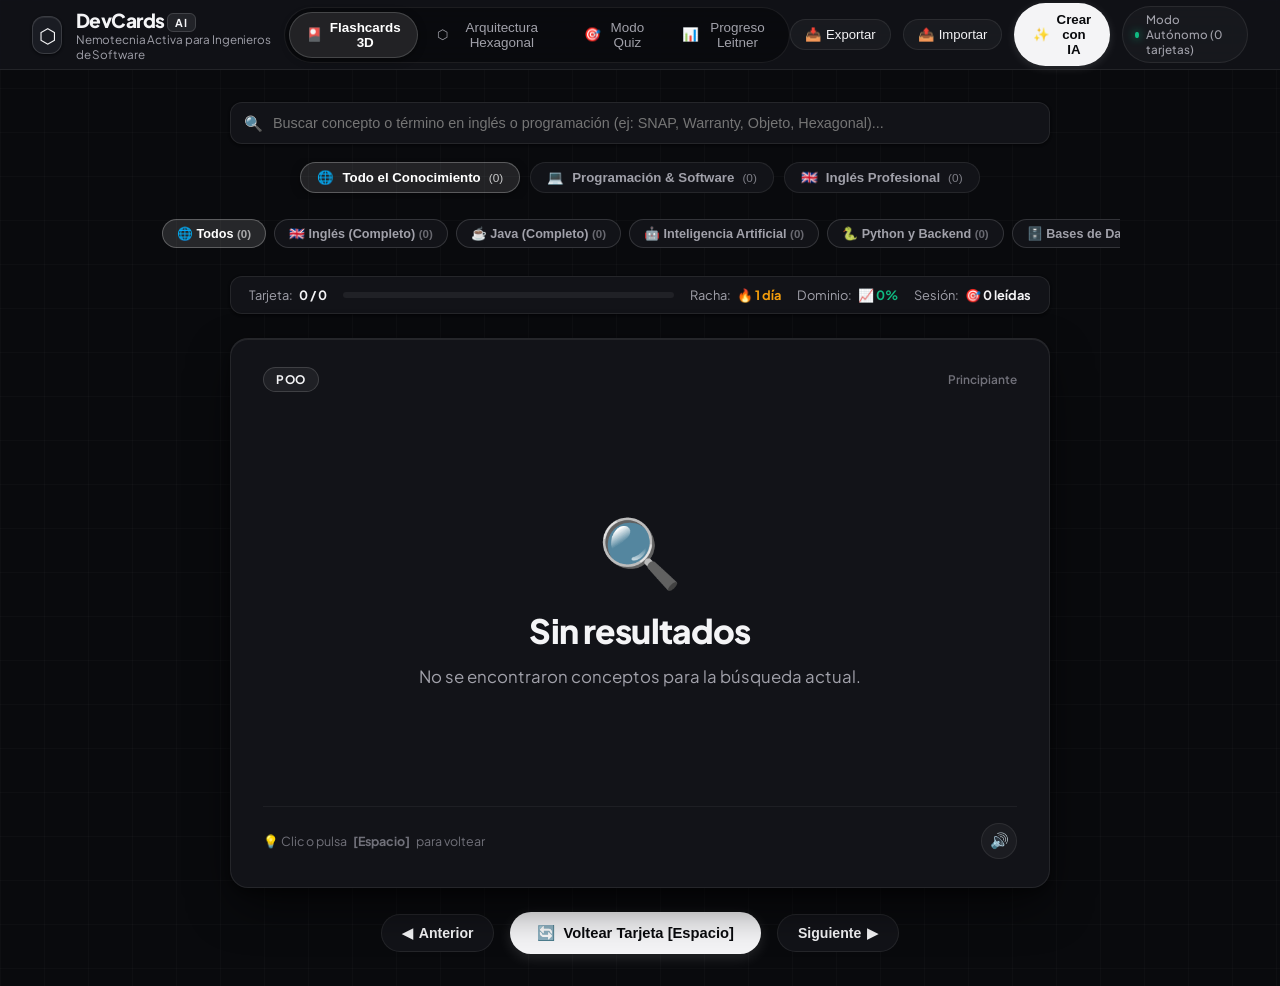
==== commit 333d3a27: "style(ui): rediseño de alta fidelidad estilo Obsidian & Titanium sin estetica IA generica" ====
--- a/docs/index.html
+++ b/docs/index.html
@@ -7,7 +7,7 @@
   <meta name="description" content="Plataforma de aprendizaje activo y tarjetas nemotécnicas (Flashcards) con IA para dominar POO, Estructuras de Datos, Nodos y Arquitectura Hexagonal.">
   <link rel="preconnect" href="https://fonts.googleapis.com">
   <link rel="preconnect" href="https://fonts.gstatic.com" crossorigin>
-  <link href="https://fonts.googleapis.com/css2?family=Inter:wght@300;400;500;600;700;800&family=JetBrains+Mono:wght@400;500;700&display=swap" rel="stylesheet">
+  <link href="https://fonts.googleapis.com/css2?family=Plus+Jakarta+Sans:wght@400;500;600;700;800&family=Inter:wght@400;500;600;700&family=JetBrains+Mono:wght@400;500;600;700&display=swap" rel="stylesheet">
   <link rel="stylesheet" href="css/style.css">
 </head>
 <body>
--- a/docs/css/style.css
+++ b/docs/css/style.css
@@ -1,29 +1,61 @@
+/* ==============================================================================
+   DEVCARDS AI - Modern Executive Obsidian & Titanium Design System
+   Crafted for high-focus engineering study without generic AI cliches
+   ============================================================================== */
+@import url('https://fonts.googleapis.com/css2?family=Plus+Jakarta+Sans:wght@400;500;600;700;800&family=Inter:wght@400;500;600;700&family=JetBrains+Mono:wght@400;500;600;700&display=swap');
+
 :root {
-  --bg-base: #070b14;
-  --bg-surface: #0f172a;
-  --bg-surface-elevated: #172554;
-  --bg-glass: rgba(15, 23, 42, 0.78);
-  --border-glass: rgba(255, 255, 255, 0.09);
-  
-  --primary: #06b6d4;
-  --primary-glow: rgba(6, 182, 212, 0.35);
-  --secondary: #6366f1;
-  --secondary-glow: rgba(99, 102, 241, 0.3);
-  --success: #10b981;
-  --warning: #f59e0b;
-  --danger: #ef4444;
-
-  --text-main: #f8fafc;
-  --text-muted: #94a3b8;
-  --text-dim: #64748b;
-
+  --font-sans: 'Plus Jakarta Sans', 'Inter', -apple-system, BlinkMacSystemFont, 'Segoe UI', Roboto, sans-serif;
+  --font-mono: 'JetBrains Mono', 'Fira Code', monospace;
+
+  /* Executive Dark Obsidian & Warm Titanium Palette (No AI cyan/purple neon) */
+  --bg-base: #090a0d;
+  --bg-surface: #121318;
+  --bg-surface-elevated: #1a1c23;
+  --bg-surface-hover: #22242e;
+  --bg-glass: rgba(18, 19, 24, 0.88);
+
+  --border-subtle: rgba(255, 255, 255, 0.05);
+  --border-glass: rgba(255, 255, 255, 0.08);
+  --border-focus: rgba(255, 255, 255, 0.24);
+  --border-highlight: rgba(255, 255, 255, 0.14);
+
+  /* Primary Accent: Crisp Titanium White (High-end developer tooling) */
+  --primary: #f4f4f6;
+  --primary-contrast: #090a0d;
+  --primary-hover: #ffffff;
+  --primary-subtle: rgba(255, 255, 255, 0.08);
+  --primary-glow: rgba(255, 255, 255, 0.12);
+
+  /* Curated Organic Accents */
+  --accent-amber: #f59e0b;       /* Warm Honey - Streaks, Active Review */
+  --accent-amber-subtle: rgba(245, 158, 11, 0.12);
+  --accent-emerald: #10b981;     /* Sage Forest - Success, Dominado */
+  --accent-emerald-subtle: rgba(16, 185, 129, 0.12);
+  --accent-rose: #f43f5e;        /* Warm Coral Rose - Errors, Dificil, English */
+  --accent-rose-subtle: rgba(244, 63, 94, 0.12);
+  --accent-azure: #38bdf8;       /* Tech Azure - Coding tags */
+  --accent-azure-subtle: rgba(56, 189, 248, 0.12);
+
+  --text-main: #f4f4f6;
+  --text-muted: #a1a1aa;
+  --text-dim: #71717a;
+
+  --radius-xs: 6px;
   --radius-sm: 8px;
-  --radius-md: 14px;
-  --radius-lg: 20px;
+  --radius-md: 12px;
+  --radius-lg: 18px;
+  --radius-xl: 24px;
   --radius-full: 9999px;
 
-  --font-sans: 'Inter', -apple-system, BlinkMacSystemFont, sans-serif;
-  --font-mono: 'JetBrains Mono', monospace;
+  /* Layered physical shadows */
+  --shadow-sm: 0 1px 3px rgba(0, 0, 0, 0.4), 0 1px 2px rgba(0, 0, 0, 0.2);
+  --shadow-md: 0 6px 20px rgba(0, 0, 0, 0.45), 0 2px 6px rgba(0, 0, 0, 0.25);
+  --shadow-lg: 0 20px 48px -8px rgba(0, 0, 0, 0.7), 0 4px 12px rgba(0, 0, 0, 0.35);
+  --shadow-inner: inset 0 1px 0 rgba(255, 255, 255, 0.08);
+
+  --transition-fast: 0.15s cubic-bezier(0.16, 1, 0.3, 1);
+  --transition-normal: 0.25s cubic-bezier(0.16, 1, 0.3, 1);
 }
 
 * {
@@ -35,24 +67,43 @@
 body {
   background-color: var(--bg-base);
   background-image: 
-    radial-gradient(circle at 15% 20%, rgba(6, 182, 212, 0.08) 0%, transparent 40%),
-    radial-gradient(circle at 85% 80%, rgba(99, 102, 241, 0.09) 0%, transparent 45%);
+    linear-gradient(to right, rgba(255, 255, 255, 0.02) 1px, transparent 1px),
+    linear-gradient(to bottom, rgba(255, 255, 255, 0.02) 1px, transparent 1px);
+  background-size: 44px 44px;
   color: var(--text-main);
   font-family: var(--font-sans);
   min-height: 100vh;
   display: flex;
   flex-direction: column;
   overflow-x: hidden;
+  -webkit-font-smoothing: antialiased;
+  -moz-osx-font-smoothing: grayscale;
+}
+
+/* Custom Scrollbars */
+::-webkit-scrollbar {
+  width: 6px;
+  height: 6px;
+}
+::-webkit-scrollbar-track {
+  background: transparent;
+}
+::-webkit-scrollbar-thumb {
+  background: rgba(255, 255, 255, 0.12);
+  border-radius: var(--radius-full);
+}
+::-webkit-scrollbar-thumb:hover {
+  background: rgba(255, 255, 255, 0.22);
 }
 
 /* ==============================================================================
-   HEADER & NAVEGACIÓN
+   HEADER & NAVEGACION
    ============================================================================== */
 .app-header {
-  height: 72px;
+  height: 70px;
   background: var(--bg-glass);
-  backdrop-filter: blur(16px);
-  -webkit-backdrop-filter: blur(16px);
+  backdrop-filter: blur(20px);
+  -webkit-backdrop-filter: blur(20px);
   border-bottom: 1px solid var(--border-glass);
   display: flex;
   align-items: center;
@@ -70,36 +121,42 @@
 }
 
 .logo-icon {
-  width: 42px;
-  height: 42px;
-  background: linear-gradient(135deg, var(--primary), var(--secondary));
+  width: 38px;
+  height: 38px;
+  background: var(--bg-surface-elevated);
+  border: 1px solid var(--border-highlight);
   border-radius: var(--radius-md);
   display: flex;
   align-items: center;
   justify-content: center;
-  font-size: 1.4rem;
-  box-shadow: 0 0 20px var(--primary-glow);
+  font-size: 1.25rem;
+  color: var(--primary);
+  box-shadow: var(--shadow-sm), var(--shadow-inner);
 }
 
 .logo-title {
-  font-size: 1.25rem;
+  font-size: 1.2rem;
   font-weight: 800;
-  letter-spacing: -0.02em;
+  letter-spacing: -0.025em;
+  color: var(--text-main);
 }
 
 .badge-ai {
-  background: linear-gradient(135deg, #06b6d4, #a855f7);
+  background: rgba(255, 255, 255, 0.08);
+  border: 1px solid rgba(255, 255, 255, 0.14);
   padding: 2px 7px;
   border-radius: 6px;
-  font-size: 0.72rem;
+  font-size: 0.68rem;
   font-weight: 700;
-  color: #fff;
+  letter-spacing: 0.05em;
+  color: #f4f4f6;
   vertical-align: middle;
 }
 
 .logo-sub {
-  font-size: 0.75rem;
-  color: var(--text-muted);
+  font-size: 0.73rem;
+  color: var(--text-muted);
+  letter-spacing: -0.01em;
 }
 
 .mode-nav {
@@ -108,21 +165,22 @@
   padding: 4px;
   border-radius: var(--radius-full);
   border: 1px solid var(--border-glass);
+  gap: 3px;
 }
 
 .nav-btn {
   background: transparent;
   border: none;
   color: var(--text-muted);
-  padding: 8px 16px;
-  border-radius: var(--radius-full);
-  font-size: 0.85rem;
+  padding: 7px 16px;
+  border-radius: var(--radius-full);
+  font-size: 0.84rem;
   font-weight: 500;
   cursor: pointer;
   display: flex;
   align-items: center;
-  gap: 6px;
-  transition: all 0.2s ease;
+  gap: 7px;
+  transition: all var(--transition-fast);
 }
 
 .nav-btn:hover {
@@ -131,11 +189,11 @@
 }
 
 .nav-btn.active {
-  background: linear-gradient(135deg, rgba(6, 182, 212, 0.2), rgba(99, 102, 241, 0.25));
-  color: #38bdf8;
-  border: 1px solid rgba(56, 189, 248, 0.4);
+  background: rgba(255, 255, 255, 0.1);
+  color: #ffffff;
+  border: 1px solid rgba(255, 255, 255, 0.16);
   font-weight: 600;
-  box-shadow: 0 0 12px rgba(6, 182, 212, 0.2);
+  box-shadow: 0 2px 8px rgba(0, 0, 0, 0.35);
 }
 
 .header-actions {
@@ -145,10 +203,10 @@
 }
 
 .btn-secondary {
-  background: rgba(255, 255, 255, 0.05);
-  color: var(--text-main);
-  border: 1px solid var(--border-glass);
-  padding: 8px 14px;
+  background: rgba(255, 255, 255, 0.04);
+  color: var(--text-main);
+  border: 1px solid var(--border-glass);
+  padding: 7px 14px;
   border-radius: var(--radius-full);
   font-size: 0.82rem;
   font-weight: 500;
@@ -156,64 +214,65 @@
   display: inline-flex;
   align-items: center;
   gap: 5px;
-  transition: all 0.2s ease;
+  transition: all var(--transition-fast);
 }
 
 .btn-secondary:hover {
-  background: rgba(255, 255, 255, 0.12);
-  border-color: rgba(255, 255, 255, 0.25);
+  background: rgba(255, 255, 255, 0.08);
+  border-color: rgba(255, 255, 255, 0.18);
   transform: translateY(-1px);
 }
 
-.text-accent {
-  color: #f59e0b !important;
-  font-weight: 700;
-}
-
-.text-success {
-  color: #10b981 !important;
-  font-weight: 700;
-}
-
 .btn-primary {
-  background: linear-gradient(135deg, #06b6d4, #3b82f6);
-  color: #fff;
-  border: none;
-  padding: 9px 18px;
-  border-radius: var(--radius-full);
-  font-size: 0.85rem;
+  background: var(--primary);
+  color: var(--primary-contrast);
+  border: 1px solid rgba(255, 255, 255, 0.2);
+  padding: 8px 18px;
+  border-radius: var(--radius-full);
+  font-size: 0.83rem;
   font-weight: 600;
   cursor: pointer;
   display: inline-flex;
   align-items: center;
   gap: 6px;
-  box-shadow: 0 4px 14px var(--primary-glow);
-  transition: all 0.25s ease;
+  box-shadow: 0 2px 10px rgba(255, 255, 255, 0.12);
+  transition: all var(--transition-fast);
 }
 
 .btn-primary:hover {
-  transform: translateY(-2px);
-  box-shadow: 0 6px 20px rgba(6, 182, 212, 0.5);
+  background: var(--primary-hover);
+  transform: translateY(-1px);
+  box-shadow: 0 4px 16px rgba(255, 255, 255, 0.2);
+}
+
+.btn-primary:active, .btn-secondary:active {
+  transform: scale(0.98);
 }
 
 .status-indicator {
-  display: flex;
+  display: inline-flex;
   align-items: center;
   gap: 7px;
-  font-size: 0.75rem;
-  color: var(--text-muted);
+  padding: 5px 12px;
+  border-radius: var(--radius-full);
   background: rgba(255, 255, 255, 0.03);
-  padding: 6px 12px;
-  border-radius: var(--radius-full);
-  border: 1px solid var(--border-glass);
+  border: 1px solid var(--border-glass);
+  font-size: 0.73rem;
+  font-weight: 500;
+  color: var(--text-muted);
 }
 
 .status-dot {
-  width: 8px;
-  height: 8px;
-  background: var(--success);
+  width: 6px;
+  height: 6px;
   border-radius: 50%;
-  box-shadow: 0 0 8px var(--success);
+  background: var(--accent-emerald);
+  box-shadow: 0 0 8px rgba(16, 185, 129, 0.6);
+}
+
+.status-indicator.offline .status-dot {
+  background: var(--text-dim);
+  box-shadow: none;
 }
 
 /* ==============================================================================
@@ -221,19 +280,19 @@
    ============================================================================== */
 .app-container {
   flex: 1;
-  max-width: 1200px;
+  max-width: 1320px;
   width: 100%;
   margin: 0 auto;
-  padding: 1.5rem 1rem 3rem;
+  padding: clamp(16px, 2.5vw, 32px);
 }
 
 .view-section {
   display: none;
+  animation: fadeIn 0.25s cubic-bezier(0.16, 1, 0.3, 1);
 }
 
 .view-section.active {
   display: block;
-  animation: fadeIn 0.3s ease;
 }
 
 @keyframes fadeIn {
@@ -242,88 +301,144 @@
 }
 
 /* ==============================================================================
-   TOOLBAR: BUSCADOR Y CATEGORÍAS
+   TOOLBAR: BUSCADOR Y CATEGORIAS
    ============================================================================== */
 .toolbar-panel {
   display: flex;
   flex-direction: column;
-  gap: 1rem;
-  margin-bottom: 1.25rem;
+  gap: 14px;
+  margin-bottom: 22px;
 }
 
 .search-box {
   position: relative;
   width: 100%;
+  max-width: 820px;
+  margin: 0 auto;
 }
 
 .search-icon {
   position: absolute;
-  left: 1rem;
+  left: 14px;
   top: 50%;
   transform: translateY(-50%);
-  font-size: 1rem;
   color: var(--text-dim);
+  font-size: 0.95rem;
+  pointer-events: none;
 }
 
 .search-box input {
   width: 100%;
   background: var(--bg-surface);
   border: 1px solid var(--border-glass);
-  padding: 12px 1rem 12px 2.8rem;
+  color: var(--text-main);
+  padding: 12px 16px 12px 42px;
   border-radius: var(--radius-md);
-  color: var(--text-main);
-  font-size: 0.95rem;
+  font-size: 0.9rem;
   outline: none;
-  transition: all 0.2s ease;
+  box-shadow: var(--shadow-sm);
+  transition: all var(--transition-fast);
 }
 
 .search-box input:focus {
-  border-color: var(--primary);
-  box-shadow: 0 0 16px var(--primary-glow);
+  border-color: var(--border-focus);
+  background: var(--bg-surface-elevated);
+  box-shadow: 0 0 0 3px rgba(255, 255, 255, 0.06);
+}
+
+.domain-selector-bar {
+  display: flex;
+  justify-content: center;
+  gap: 10px;
+  overflow-x: auto;
+  padding: 4px 2px 6px 2px;
+}
+
+.domain-pill {
+  background: var(--bg-surface);
+  border: 1px solid var(--border-glass);
+  color: var(--text-muted);
+  padding: 7px 16px;
+  border-radius: var(--radius-full);
+  font-size: 0.83rem;
+  font-weight: 600;
+  cursor: pointer;
+  white-space: nowrap;
+  display: inline-flex;
+  align-items: center;
+  gap: 8px;
+  transition: all var(--transition-fast);
+}
+
+.domain-pill:hover {
+  background: var(--bg-surface-hover);
+  color: var(--text-main);
+  border-color: rgba(255, 255, 255, 0.16);
+  transform: translateY(-1px);
+}
+
+.domain-pill.active {
+  background: rgba(255, 255, 255, 0.1);
+  color: #ffffff;
+  border-color: rgba(255, 255, 255, 0.25);
+  box-shadow: 0 2px 10px rgba(0, 0, 0, 0.35);
+}
+
+.domain-pill-english.active {
+  background: rgba(244, 63, 94, 0.15);
+  color: #fca5a5;
+  border-color: rgba(244, 63, 94, 0.4);
+}
+
+.domain-count {
+  font-size: 0.74rem;
+  opacity: 0.75;
+  font-weight: 500;
 }
 
 .category-tabs {
   display: flex;
-  gap: 0.5rem;
+  gap: 8px;
   overflow-x: auto;
-  padding-bottom: 6px;
+  padding: 6px 2px;
+  max-width: 960px;
+  margin: 0 auto;
+  scrollbar-width: none;
 }
 
 .category-tabs::-webkit-scrollbar {
-  height: 4px;
-}
-.category-tabs::-webkit-scrollbar-thumb {
-  background: var(--border-glass);
-  border-radius: 4px;
+  display: none;
 }
 
 .cat-tab {
+  background: rgba(255, 255, 255, 0.03);
+  border: 1px solid var(--border-glass);
+  color: var(--text-muted);
+  padding: 6px 14px;
+  border-radius: var(--radius-full);
+  font-size: 0.79rem;
+  font-weight: 500;
+  white-space: nowrap;
+  cursor: pointer;
+  transition: all var(--transition-fast);
+}
+
+.cat-tab:hover {
+  background: rgba(255, 255, 255, 0.07);
+  color: var(--text-main);
+}
+
+.cat-tab.active {
+  background: rgba(255, 255, 255, 0.12);
+  color: #ffffff;
+  border-color: rgba(255, 255, 255, 0.25);
+  font-weight: 600;
+}
+
+.cat-tab-materia {
   background: var(--bg-surface);
-  border: 1px solid var(--border-glass);
-  color: var(--text-muted);
-  padding: 7px 14px;
-  border-radius: var(--radius-full);
-  font-size: 0.8rem;
-  font-weight: 500;
-  cursor: pointer;
-  white-space: nowrap;
-  display: flex;
-  align-items: center;
-  gap: 6px;
-  transition: all 0.2s;
-}
-
-.cat-tab:hover {
-  background: rgba(255, 255, 255, 0.06);
-  color: var(--text-main);
-}
-
-.cat-tab.active {
-  background: var(--primary);
-  color: #04101d;
-  font-weight: 700;
-  border-color: var(--primary);
-  box-shadow: 0 0 12px var(--primary-glow);
+  border-color: var(--border-highlight);
+  font-weight: 600;
 }
 
 /* ==============================================================================
@@ -333,36 +448,54 @@
   display: flex;
   align-items: center;
   justify-content: space-between;
-  gap: 1.5rem;
-  background: var(--bg-glass);
-  border: 1px solid var(--border-glass);
-  padding: 0.65rem 1.25rem;
+  max-width: 820px;
+  margin: 0 auto 1.5rem;
+  padding: 10px 18px;
+  background: var(--bg-surface);
+  border: 1px solid var(--border-glass);
   border-radius: var(--radius-md);
-  margin-bottom: 1.5rem;
+  gap: 16px;
+  box-shadow: var(--shadow-sm);
 }
 
 .stat-pill {
-  display: flex;
-  align-items: center;
-  gap: 0.4rem;
-  font-size: 0.85rem;
-}
-
-.stat-label { color: var(--text-muted); }
-.stat-value { font-weight: 700; color: #fff; }
-.text-accent { color: #f59e0b; }
+  display: inline-flex;
+  align-items: center;
+  gap: 6px;
+  font-size: 0.8rem;
+  white-space: nowrap;
+}
+
+.stat-label {
+  color: var(--text-muted);
+}
+
+.stat-value {
+  font-weight: 700;
+  color: var(--text-main);
+}
+
+.text-accent {
+  color: var(--accent-amber) !important;
+}
+
+.text-success {
+  color: var(--accent-emerald) !important;
+}
 
 .progress-bar-container {
   flex: 1;
-  height: 8px;
-  background: rgba(255, 255, 255, 0.08);
+  height: 6px;
+  background: rgba(255, 255, 255, 0.06);
   border-radius: var(--radius-full);
   overflow: hidden;
+  min-width: 100px;
 }
 
 .progress-bar-fill {
   height: 100%;
-  background: linear-gradient(90deg, var(--primary), var(--secondary));
+  background: linear-gradient(90deg, var(--accent-amber), var(--accent-emerald));
+  border-radius: var(--radius-full);
   transition: width 0.3s ease;
 }
 
@@ -389,7 +522,7 @@
   width: 100%;
   height: 100%;
   text-align: left;
-  transition: transform 0.6s cubic-bezier(0.4, 0, 0.2, 1);
+  transition: transform 0.6s cubic-bezier(0.16, 1, 0.3, 1);
   transform-style: preserve-3d;
 }
 
@@ -399,15 +532,16 @@
 
 .flip-card-face {
   position: absolute;
+  inset: 0;
   width: 100%;
   height: 100%;
   backface-visibility: hidden;
   -webkit-backface-visibility: hidden;
   border-radius: var(--radius-lg);
   border: 1px solid var(--border-glass);
-  background: linear-gradient(145deg, #0e1726, #070e1b);
-  box-shadow: 0 20px 40px rgba(0, 0, 0, 0.5), inset 0 1px 0 rgba(255, 255, 255, 0.1);
-  padding: 1.5rem 1.75rem;
+  background: var(--bg-surface);
+  box-shadow: var(--shadow-lg), var(--shadow-inner);
+  padding: 1.75rem 2rem;
   display: flex;
   flex-direction: column;
   justify-content: space-between;
@@ -415,9 +549,7 @@
 
 /* ANVERSO */
 .flip-card-front {
-  background: radial-gradient(circle at 50% 20%, rgba(6, 182, 212, 0.08), transparent 70%),
-              linear-gradient(145deg, #0e1726, #070e1b);
-  border-color: rgba(6, 182, 212, 0.2);
+  background: var(--bg-surface);
 }
 
 .card-header {
@@ -427,19 +559,25 @@
 }
 
 .card-category-badge {
-  background: rgba(6, 182, 212, 0.15);
-  color: #38bdf8;
-  border: 1px solid rgba(56, 189, 248, 0.3);
+  background: rgba(255, 255, 255, 0.06);
+  color: var(--text-main);
+  border: 1px solid var(--border-highlight);
   padding: 4px 12px;
   border-radius: var(--radius-full);
-  font-size: 0.75rem;
+  font-size: 0.74rem;
   font-weight: 700;
   text-transform: uppercase;
   letter-spacing: 0.05em;
 }
 
+.card-category-badge.badge-english {
+  background: rgba(244, 63, 94, 0.15);
+  border-color: rgba(244, 63, 94, 0.35);
+  color: #fca5a5;
+}
+
 .card-difficulty {
-  font-size: 0.75rem;
+  font-size: 0.74rem;
   color: var(--text-dim);
   font-weight: 600;
 }
@@ -450,24 +588,28 @@
 }
 
 .card-icon-hero {
-  font-size: 4.5rem;
+  font-size: 4.2rem;
   margin-bottom: 1rem;
-  filter: drop-shadow(0 0 20px var(--primary-glow));
+  display: inline-block;
+  transition: transform var(--transition-fast);
+}
+
+.flip-card:hover .card-icon-hero {
+  transform: scale(1.05);
 }
 
 .card-concept-title {
-  font-size: 2.2rem;
+  font-size: 2.1rem;
   font-weight: 800;
-  letter-spacing: -0.02em;
-  margin-bottom: 1rem;
-  background: linear-gradient(135deg, #ffffff, #94a3b8);
-  -webkit-background-clip: text;
-  -webkit-text-fill-color: transparent;
+  letter-spacing: -0.025em;
+  margin-bottom: 0.85rem;
+  color: var(--primary);
+  line-height: 1.2;
 }
 
 .card-question-text {
-  font-size: 1.15rem;
-  color: #cbd5e1;
+  font-size: 1.05rem;
+  color: var(--text-muted);
   max-width: 600px;
   margin: 0 auto;
   line-height: 1.6;
@@ -477,48 +619,73 @@
   display: flex;
   align-items: center;
   justify-content: space-between;
-  border-top: 1px solid rgba(255, 255, 255, 0.06);
+  border-top: 1px solid var(--border-subtle);
   padding-top: 1rem;
 }
 
 .card-hint {
-  font-size: 0.8rem;
+  font-size: 0.78rem;
   color: var(--text-dim);
+  display: flex;
+  align-items: center;
+  gap: 6px;
 }
 
 .btn-icon {
-  background: rgba(255, 255, 255, 0.05);
+  background: rgba(255, 255, 255, 0.04);
   border: 1px solid var(--border-glass);
   color: var(--text-muted);
   width: 36px;
   height: 36px;
   border-radius: 50%;
   cursor: pointer;
-  font-size: 1rem;
+  font-size: 0.95rem;
   display: flex;
   align-items: center;
   justify-content: center;
-  transition: all 0.2s;
+  transition: all var(--transition-fast);
 }
 
 .btn-icon:hover {
-  background: var(--primary);
-  color: #000;
+  background: rgba(255, 255, 255, 0.12);
+  color: #fff;
+  border-color: rgba(255, 255, 255, 0.2);
 }
 
 /* REVERSO */
 .flip-card-back {
   transform: rotateY(180deg);
-  background: linear-gradient(145deg, #09121f, #050b14);
-  border-color: rgba(99, 102, 241, 0.3);
+  background: var(--bg-surface);
   overflow: hidden !important;
   display: flex;
   flex-direction: column;
 }
 
 .card-back-title {
-  font-size: 1.1rem;
+  font-size: 1.05rem;
   font-weight: 700;
+  color: var(--text-main);
+  letter-spacing: -0.01em;
+}
+
+.btn-flip-back {
+  background: rgba(255, 255, 255, 0.06);
+  border: 1px solid var(--border-highlight);
+  color: var(--text-main);
+  padding: 5px 12px;
+  border-radius: var(--radius-full);
+  font-size: 0.75rem;
+  font-weight: 600;
+  cursor: pointer;
+  display: inline-flex;
+  align-items: center;
+  gap: 5px;
+  transition: all var(--transition-fast);
+}
+
+.btn-flip-back:hover {
+  background: rgba(255, 255, 255, 0.12);
+  border-color: rgba(255, 255, 255, 0.24);
   color: #fff;
 }
 
@@ -528,110 +695,138 @@
   overflow-y: auto !important;
   overscroll-behavior: contain;
   -webkit-overflow-scrolling: touch;
-  padding: 0.5rem 0.6rem 2.8rem 0;
+  padding: 0.6rem 0.6rem 2.8rem 0;
   display: flex;
   flex-direction: column;
-  gap: 0.85rem;
+  gap: 0.9rem;
   scrollbar-width: thin;
-  scrollbar-color: #38bdf8 rgba(15, 23, 42, 0.7);
+  scrollbar-color: rgba(255, 255, 255, 0.2) rgba(0, 0, 0, 0.2);
 }
 
 .card-back-body::-webkit-scrollbar {
-  width: 8px;
+  width: 6px;
 }
 .card-back-body::-webkit-scrollbar-track {
-  background: rgba(15, 23, 42, 0.7);
+  background: rgba(0, 0, 0, 0.2);
   border-radius: 8px;
-  margin: 6px 0;
 }
 .card-back-body::-webkit-scrollbar-thumb {
-  background: linear-gradient(180deg, #38bdf8, #818cf8);
+  background: rgba(255, 255, 255, 0.18);
   border-radius: 8px;
-  border: 2px solid #0f172a;
 }
 .card-back-body::-webkit-scrollbar-thumb:hover {
-  background: #38bdf8;
-  box-shadow: 0 0 12px rgba(56, 189, 248, 0.6);
+  background: rgba(255, 255, 255, 0.3);
 }
 
 .box-title {
-  font-size: 0.78rem;
+  font-size: 0.74rem;
   font-weight: 700;
   text-transform: uppercase;
-  letter-spacing: 0.04em;
-  color: var(--text-muted);
-  margin-bottom: 0.35rem;
+  letter-spacing: 0.05em;
+  color: var(--text-muted);
+  margin-bottom: 0.4rem;
+}
+
+.definition-box {
+  background: rgba(255, 255, 255, 0.025);
+  border: 1px solid var(--border-glass);
+  border-radius: var(--radius-sm);
+  padding: 12px 16px;
 }
 
 .definition-box p {
-  font-size: 0.95rem;
+  font-size: 0.94rem;
+  line-height: 1.6;
+  color: #e2e8f0;
+}
+
+.analogy-box {
+  background: rgba(245, 158, 11, 0.05);
+  border: 1px solid rgba(245, 158, 11, 0.15);
+  border-left: 3px solid var(--accent-amber);
+  padding: 12px 16px;
+  border-radius: 0 var(--radius-sm) var(--radius-sm) 0;
+}
+
+.analogy-box p {
+  font-size: 0.91rem;
   line-height: 1.55;
-  color: #e2e8f0;
-}
-
-.analogy-box {
-  background: rgba(99, 102, 241, 0.08);
-  border-left: 3px solid var(--secondary);
-  padding: 0.65rem 0.9rem;
-  border-radius: 0 var(--radius-sm) var(--radius-sm) 0;
-}
-
-.analogy-box p {
-  font-size: 0.9rem;
-  line-height: 1.5;
-  color: #c7d2fe;
-}
-
+  color: #fef3c7;
+}
+
+/* Code box styled like clean terminal */
 .code-box {
-  background: #030712;
+  background: #090a0f;
   border: 1px solid var(--border-glass);
   border-radius: var(--radius-sm);
   overflow: hidden;
+  box-shadow: var(--shadow-sm);
 }
 
 .code-header {
   display: flex;
   align-items: center;
   justify-content: space-between;
-  padding: 5px 10px;
+  padding: 8px 12px;
   background: rgba(255, 255, 255, 0.04);
+  border-bottom: 1px solid rgba(255, 255, 255, 0.06);
   font-size: 0.72rem;
   color: var(--text-dim);
 }
 
+.code-header::before {
+  content: '';
+  display: inline-block;
+  width: 9px;
+  height: 9px;
+  border-radius: 50%;
+  background: #ff5f56;
+  box-shadow: 13px 0 0 #ffbd2e, 26px 0 0 #27c93f;
+  margin-right: 28px;
+}
+
 .btn-copy {
-  background: transparent;
-  border: none;
+  background: rgba(255, 255, 255, 0.05);
+  border: 1px solid var(--border-glass);
   color: var(--text-muted);
   font-size: 0.7rem;
-  cursor: pointer;
-}
-.btn-copy:hover { color: #fff; }
+  font-weight: 500;
+  padding: 3px 8px;
+  border-radius: var(--radius-xs);
+  cursor: pointer;
+  transition: all var(--transition-fast);
+}
+
+.btn-copy:hover {
+  color: #fff;
+  background: rgba(255, 255, 255, 0.1);
+}
 
 .code-box pre {
-  padding: 0.75rem 1rem;
+  padding: 12px 16px;
   overflow-x: auto;
   white-space: pre-wrap;
   word-break: break-word;
   max-height: 220px;
   overflow-y: auto;
   font-family: var(--font-mono);
-  font-size: 0.82rem;
+  font-size: 0.83rem;
   color: #38bdf8;
-  line-height: 1.45;
+  line-height: 1.5;
 }
 
 .takeaway-banner {
-  background: rgba(16, 185, 129, 0.1);
-  border: 1px solid rgba(16, 185, 129, 0.25);
+  background: rgba(16, 185, 129, 0.08);
+  border: 1px solid rgba(16, 185, 129, 0.22);
   color: #6ee7b7;
-  padding: 0.5rem 0.85rem;
+  padding: 10px 14px;
   border-radius: var(--radius-sm);
-  font-size: 0.85rem;
+  font-size: 0.86rem;
+  line-height: 1.5;
 }
 
 .card-rating-footer {
-  border-top: 1px solid rgba(255, 255, 255, 0.06);
+  border-top: 1px solid var(--border-subtle);
   padding-top: 0.75rem;
   display: flex;
   align-items: center;
@@ -639,7 +834,7 @@
 }
 
 .rating-prompt {
-  font-size: 0.8rem;
+  font-size: 0.78rem;
   color: var(--text-muted);
 }
 
@@ -650,22 +845,43 @@
 
 .btn-rate {
   border: none;
-  padding: 6px 12px;
-  border-radius: var(--radius-full);
-  font-size: 0.75rem;
+  padding: 6px 14px;
+  border-radius: var(--radius-full);
+  font-size: 0.74rem;
   font-weight: 600;
   cursor: pointer;
-  transition: all 0.2s;
-}
-
-.btn-rate-hard { background: rgba(239, 68, 68, 0.15); color: #fca5a5; }
-.btn-rate-hard:hover { background: #ef4444; color: #fff; }
-
-.btn-rate-medium { background: rgba(245, 158, 11, 0.15); color: #fcd34d; }
-.btn-rate-medium:hover { background: #f59e0b; color: #000; }
-
-.btn-rate-easy { background: rgba(16, 185, 129, 0.15); color: #6ee7b7; }
-.btn-rate-easy:hover { background: #10b981; color: #000; }
+  transition: all var(--transition-fast);
+}
+
+.btn-rate-hard {
+  background: var(--accent-rose-subtle);
+  color: #fb7185;
+  border: 1px solid rgba(244, 63, 94, 0.25);
+}
+.btn-rate-hard:hover {
+  background: var(--accent-rose);
+  color: #fff;
+}
+
+.btn-rate-medium {
+  background: var(--accent-amber-subtle);
+  color: #fbbf24;
+  border: 1px solid rgba(245, 158, 11, 0.25);
+}
+.btn-rate-medium:hover {
+  background: var(--accent-amber);
+  color: #000;
+}
+
+.btn-rate-easy {
+  background: var(--accent-emerald-subtle);
+  color: #34d399;
+  border: 1px solid rgba(16, 185, 129, 0.25);
+}
+.btn-rate-easy:hover {
+  background: var(--accent-emerald);
+  color: #000;
+}
 
 /* CONTROLES DE LA BARAJA */
 .deck-controls {
@@ -681,76 +897,114 @@
   color: var(--text-main);
   padding: 10px 20px;
   border-radius: var(--radius-full);
-  font-size: 0.9rem;
+  font-size: 0.88rem;
   font-weight: 600;
   cursor: pointer;
   display: inline-flex;
   align-items: center;
   gap: 6px;
-  transition: all 0.2s;
+  transition: all var(--transition-fast);
 }
 
 .btn-nav:hover {
+  background: var(--bg-surface-hover);
+  border-color: var(--border-highlight);
+  transform: translateY(-1px);
+}
+
+.btn-flip-action {
+  background: var(--primary);
+  border: 1px solid rgba(255, 255, 255, 0.2);
+  color: var(--primary-contrast);
+  padding: 11px 26px;
+  border-radius: var(--radius-full);
+  font-size: 0.92rem;
+  font-weight: 700;
+  cursor: pointer;
+  display: inline-flex;
+  align-items: center;
+  gap: 8px;
+  box-shadow: 0 4px 14px rgba(255, 255, 255, 0.12);
+  transition: all var(--transition-fast);
+}
+
+.btn-flip-action:hover {
+  background: var(--primary-hover);
+  transform: translateY(-2px);
+  box-shadow: 0 6px 20px rgba(255, 255, 255, 0.2);
+}
+
+.scroll-hint-bar {
+  display: flex;
+  align-items: center;
+  justify-content: center;
+  gap: 6px;
+  background: rgba(255, 255, 255, 0.04);
+  border: 1px dashed var(--border-highlight);
+  color: var(--text-muted);
+  font-size: 0.73rem;
+  font-weight: 500;
+  padding: 6px 14px;
+  border-radius: var(--radius-full);
+  margin: 6px auto 0;
+  cursor: pointer;
+  user-select: none;
+  transition: all var(--transition-fast);
+  width: fit-content;
+}
+
+.scroll-hint-bar:hover {
   background: rgba(255, 255, 255, 0.08);
-  border-color: var(--primary);
-}
-
-.btn-flip-action {
-  background: linear-gradient(135deg, rgba(6, 182, 212, 0.15), rgba(99, 102, 241, 0.2));
-  border: 1px solid rgba(6, 182, 212, 0.4);
-  color: #38bdf8;
-  padding: 11px 24px;
-  border-radius: var(--radius-full);
-  font-size: 0.95rem;
-  font-weight: 700;
-  cursor: pointer;
-  display: inline-flex;
-  align-items: center;
-  gap: 8px;
-  transition: all 0.25s;
-}
-
-.btn-flip-action:hover {
-  background: var(--primary);
-  color: #04101d;
-  box-shadow: 0 0 20px var(--primary-glow);
+  color: var(--text-main);
+  border-color: rgba(255, 255, 255, 0.3);
 }
 
 /* ==============================================================================
-   SECCIÓN ARQUITECTURA HEXAGONAL INTERACTIVA
+   SECCION ARQUITECTURA HEXAGONAL INTERACTIVA
    ============================================================================== */
 .section-hero {
   text-align: center;
-  margin-bottom: 2rem;
-}
+  max-width: 780px;
+  margin: 0 auto 2rem;
+}
+
 .hero-badge {
-  background: rgba(99, 102, 241, 0.2);
-  color: #a5b4fc;
-  border: 1px solid rgba(99, 102, 241, 0.4);
-  padding: 3px 12px;
-  border-radius: var(--radius-full);
-  font-size: 0.75rem;
-  font-weight: 700;
-  text-transform: uppercase;
-}
+  display: inline-block;
+  background: rgba(255, 255, 255, 0.06);
+  color: var(--text-muted);
+  border: 1px solid var(--border-glass);
+  padding: 4px 14px;
+  border-radius: var(--radius-full);
+  font-size: 0.74rem;
+  font-weight: 600;
+  margin-bottom: 0.75rem;
+}
+
 .hero-title {
   font-size: 1.85rem;
   font-weight: 800;
-  margin-top: 0.5rem;
-  letter-spacing: -0.02em;
-}
+  color: var(--text-main);
+  letter-spacing: -0.025em;
+  margin-bottom: 0.5rem;
+}
+
 .hero-sub {
-  color: var(--text-muted);
-  font-size: 0.95rem;
-  max-width: 650px;
-  margin: 0.4rem auto 0;
+  font-size: 0.92rem;
+  color: var(--text-muted);
+  line-height: 1.5;
 }
 
 .hex-explorer-layout {
   display: grid;
   grid-template-columns: 1fr 1fr;
-  gap: 2rem;
+  gap: 24px;
   align-items: start;
+}
+
+@media (max-width: 960px) {
+  .hex-explorer-layout {
+    grid-template-columns: 1fr;
+  }
 }
 
 .hex-diagram-card {
@@ -758,6 +1012,7 @@
   border: 1px solid var(--border-glass);
   border-radius: var(--radius-lg);
   padding: 1.5rem;
+  box-shadow: var(--shadow-md);
   text-align: center;
 }
 
@@ -765,74 +1020,108 @@
   width: 100%;
   max-width: 480px;
   height: auto;
-  cursor: pointer;
+  margin: 0 auto;
 }
 
 .hex-layer {
-  transition: all 0.3s ease;
+  cursor: pointer;
+  transition: all var(--transition-fast);
+}
+
+.hex-adapters {
+  fill: #14161f;
+  stroke: rgba(255, 255, 255, 0.12);
   stroke-width: 2;
 }
-
-.hex-adapters {
-  fill: rgba(16, 185, 129, 0.12);
-  stroke: #10b981;
-}
-.hex-adapters:hover { fill: rgba(16, 185, 129, 0.25); filter: drop-shadow(0 0 12px rgba(16, 185, 129, 0.4)); }
+.hex-adapters:hover {
+  fill: #1c1f2b;
+  stroke: var(--accent-azure);
+}
 
 .hex-ports {
-  fill: rgba(6, 182, 212, 0.15);
-  stroke: #06b6d4;
-}
-.hex-ports:hover { fill: rgba(6, 182, 212, 0.3); filter: drop-shadow(0 0 12px rgba(6, 182, 212, 0.4)); }
+  fill: #1b1e2a;
+  stroke: rgba(255, 255, 255, 0.18);
+  stroke-width: 2;
+}
+.hex-ports:hover {
+  fill: #242838;
+  stroke: var(--accent-amber);
+}
 
 .hex-domain {
-  fill: rgba(99, 102, 241, 0.35);
-  stroke: #818cf8;
-}
-.hex-domain:hover { fill: rgba(99, 102, 241, 0.55); filter: drop-shadow(0 0 15px rgba(99, 102, 241, 0.6)); }
+  fill: #222636;
+  stroke: var(--primary);
+  stroke-width: 2;
+}
+.hex-domain:hover {
+  fill: #2d3247;
+}
 
 .hex-label {
-  fill: #94a3b8;
-  font-size: 10px;
+  font-family: var(--font-sans);
+  font-size: 11px;
   font-weight: 700;
+  fill: #a1a1aa;
   text-anchor: middle;
-  pointer-events: none;
-}
-.hex-label-ports { fill: #38bdf8; font-size: 11px; }
-.hex-label-domain { fill: #ffffff; font-size: 16px; font-weight: 800; }
-.hex-label-sub { fill: #c7d2fe; font-size: 11px; }
+}
+
+.hex-label-ports { fill: #fde68a; }
+.hex-label-domain { fill: #ffffff; font-size: 13px; }
+.hex-label-sub { fill: #cbd5e1; font-size: 9px; }
 
 .hex-arrow {
-  stroke: #06b6d4;
-  stroke-width: 2.5;
+  stroke: var(--accent-azure);
+  stroke-width: 2;
+  fill: none;
   stroke-dasharray: 4;
-  animation: flow 1.5s linear infinite;
-}
-
-@keyframes flow {
-  from { stroke-dashoffset: 12; }
-  to { stroke-dashoffset: 0; }
+  animation: dash 1.5s linear infinite;
+}
+
+@keyframes dash {
+  to { stroke-dashoffset: -8; }
 }
 
 .hex-legend {
   display: flex;
-  justify-content: center;
-  gap: 1rem;
+  flex-direction: column;
+  gap: 8px;
   margin-top: 1rem;
-  font-size: 0.75rem;
-  color: var(--text-muted);
-}
-.legend-item { display: flex; align-items: center; gap: 5px; cursor: pointer; }
-.dot { width: 10px; height: 10px; border-radius: 50%; }
-.dot-domain { background: #818cf8; }
-.dot-ports { background: #06b6d4; }
-.dot-adapters { background: #10b981; }
+  text-align: left;
+}
+
+.legend-item {
+  font-size: 0.8rem;
+  color: var(--text-muted);
+  cursor: pointer;
+  display: flex;
+  align-items: center;
+  gap: 8px;
+  padding: 4px 8px;
+  border-radius: var(--radius-xs);
+  transition: all var(--transition-fast);
+}
+
+.legend-item:hover {
+  background: rgba(255, 255, 255, 0.05);
+  color: var(--text-main);
+}
+
+.dot {
+  width: 8px;
+  height: 8px;
+  border-radius: 50%;
+  display: inline-block;
+}
+.dot-domain { background: var(--primary); }
+.dot-ports { background: var(--accent-amber); }
+.dot-adapters { background: var(--accent-azure); }
 
 .hex-detail-panel {
   background: var(--bg-surface);
   border: 1px solid var(--border-glass);
   border-radius: var(--radius-lg);
   padding: 1.75rem;
+  box-shadow: var(--shadow-md);
 }
 
 .detail-header {
@@ -840,16 +1129,30 @@
   align-items: center;
   gap: 1rem;
   margin-bottom: 1.25rem;
-}
-
-.detail-icon { font-size: 2.2rem; }
-.detail-title { font-size: 1.4rem; font-weight: 800; }
-.detail-tag { font-size: 0.8rem; color: var(--primary); }
+  border-bottom: 1px solid var(--border-subtle);
+  padding-bottom: 1rem;
+}
+
+.detail-icon {
+  font-size: 2rem;
+}
+
+.detail-title {
+  font-size: 1.2rem;
+  font-weight: 700;
+  color: var(--text-main);
+}
+
+.detail-tag {
+  font-size: 0.78rem;
+  color: var(--accent-amber);
+  font-weight: 600;
+}
 
 .detail-desc {
-  font-size: 0.95rem;
+  font-size: 0.92rem;
   line-height: 1.6;
-  color: #e2e8f0;
+  color: #cbd5e1;
   margin-bottom: 1.25rem;
 }
 
@@ -857,26 +1160,31 @@
   list-style: none;
   display: flex;
   flex-direction: column;
-  gap: 0.5rem;
-}
+  gap: 8px;
+  margin-bottom: 1.25rem;
+}
+
 .detail-list li {
-  padding-left: 1.25rem;
+  font-size: 0.86rem;
+  color: #e2e8f0;
+  padding-left: 18px;
   position: relative;
-  font-size: 0.9rem;
-  color: #cbd5e1;
-}
+}
+
 .detail-list li::before {
-  content: '▸';
+  content: '•';
   position: absolute;
   left: 0;
-  color: var(--primary);
+  color: var(--accent-azure);
+  font-size: 1.2rem;
+  line-height: 0.8;
 }
 
 /* ==============================================================================
-   SECCIÓN MODO QUIZ
+   SECCION MODO QUIZ
    ============================================================================== */
 .quiz-container {
-  max-width: 720px;
+  max-width: 760px;
   margin: 1rem auto;
 }
 
@@ -885,6 +1193,7 @@
   border: 1px solid var(--border-glass);
   border-radius: var(--radius-lg);
   padding: 2.25rem;
+  box-shadow: var(--shadow-lg), var(--shadow-inner);
 }
 
 .quiz-header {
@@ -895,12 +1204,15 @@
 }
 
 .quiz-badge {
-  background: rgba(99, 102, 241, 0.2);
-  color: #a5b4fc;
+  background: rgba(255, 255, 255, 0.08);
+  color: var(--text-main);
+  border: 1px solid var(--border-highlight);
   padding: 4px 12px;
   border-radius: var(--radius-full);
-  font-size: 0.75rem;
+  font-size: 0.74rem;
   font-weight: 700;
+  text-transform: uppercase;
+  letter-spacing: 0.05em;
 }
 
 .quiz-score-badge {
@@ -910,16 +1222,18 @@
 }
 
 .quiz-question-title {
-  font-size: 1.4rem;
+  font-size: 1.35rem;
   font-weight: 700;
   margin-bottom: 1.75rem;
   line-height: 1.45;
+  color: var(--text-main);
+  letter-spacing: -0.02em;
 }
 
 .quiz-options-grid {
   display: flex;
   flex-direction: column;
-  gap: 0.75rem;
+  gap: 0.85rem;
   margin-bottom: 1.5rem;
 }
 
@@ -927,53 +1241,110 @@
   background: rgba(255, 255, 255, 0.03);
   border: 1px solid var(--border-glass);
   color: #e2e8f0;
-  padding: 1rem 1.25rem;
+  padding: 0.85rem 1.25rem;
   border-radius: var(--radius-md);
   text-align: left;
-  font-size: 0.95rem;
-  cursor: pointer;
-  transition: all 0.2s;
-  display: flex;
-  align-items: center;
-  gap: 0.75rem;
+  font-size: 0.93rem;
+  font-family: inherit;
+  cursor: pointer;
+  transition: all var(--transition-fast);
+  display: flex;
+  align-items: center;
+  gap: 0.85rem;
+}
+
+.quiz-opt-btn span {
+  display: inline-flex;
+  align-items: center;
+  justify-content: center;
+  width: 28px;
+  height: 28px;
+  border-radius: var(--radius-sm);
+  background: rgba(255, 255, 255, 0.06);
+  border: 1px solid var(--border-glass);
+  font-weight: 700;
+  font-size: 0.78rem;
+  color: var(--text-main);
+  flex-shrink: 0;
 }
 
 .quiz-opt-btn:hover:not(:disabled) {
-  background: rgba(255, 255, 255, 0.08);
-  border-color: var(--primary);
+  background: rgba(255, 255, 255, 0.07);
+  border-color: var(--border-highlight);
   transform: translateX(4px);
 }
 
 .quiz-opt-btn.correct {
-  background: rgba(16, 185, 129, 0.2);
-  border-color: #10b981;
-  color: #6ee7b7;
+  background: rgba(16, 185, 129, 0.15) !important;
+  border-color: var(--accent-emerald) !important;
+  color: #a7f3d0 !important;
   font-weight: 600;
 }
 
 .quiz-opt-btn.incorrect {
-  background: rgba(239, 68, 68, 0.2);
-  border-color: #ef4444;
-  color: #fca5a5;
+  background: rgba(244, 63, 94, 0.15) !important;
+  border-color: var(--accent-rose) !important;
+  color: #fecdd3 !important;
 }
 
 .quiz-feedback {
-  background: rgba(0, 0, 0, 0.3);
-  border: 1px solid var(--border-glass);
-  padding: 1rem;
+  background: rgba(0, 0, 0, 0.35);
+  border: 1px solid var(--border-glass);
+  padding: 1.2rem;
   border-radius: var(--radius-md);
   display: flex;
   align-items: center;
   justify-content: space-between;
+  gap: 16px;
+}
+
+.quiz-domain-bar {
+  display: flex;
+  justify-content: center;
+  gap: 10px;
+  margin-bottom: 22px;
+}
+
+.quiz-domain-btn {
+  background: var(--bg-surface);
+  border: 1px solid var(--border-glass);
+  color: var(--text-muted);
+  padding: 7px 18px;
+  border-radius: var(--radius-full);
+  font-size: 0.82rem;
+  font-weight: 600;
+  cursor: pointer;
+  transition: all var(--transition-fast);
+}
+
+.quiz-domain-btn:hover {
+  background: var(--bg-surface-hover);
+  color: var(--text-main);
+}
+
+.quiz-domain-btn.active {
+  background: var(--primary);
+  color: var(--primary-contrast);
+  font-weight: 700;
+  border-color: rgba(255, 255, 255, 0.2);
+  box-shadow: 0 2px 10px rgba(255, 255, 255, 0.15);
 }
 
 /* ==============================================================================
-   SECCIÓN LEITNER
+   SECCION LEITNER
    ============================================================================== */
 .leitner-boxes-grid {
   display: grid;
   grid-template-columns: repeat(3, 1fr);
-  gap: 1.25rem;
+  gap: 20px;
+  max-width: 1100px;
+  margin: 0 auto;
+}
+
+@media (max-width: 900px) {
+  .leitner-boxes-grid {
+    grid-template-columns: 1fr;
+  }
 }
 
 .leitner-box {
@@ -983,297 +1354,228 @@
   padding: 1.5rem;
   display: flex;
   flex-direction: column;
-}
-
-.box-1 { border-top: 4px solid var(--danger); }
-.box-2 { border-top: 4px solid var(--warning); }
-.box-3 { border-top: 4px solid var(--success); }
+  box-shadow: var(--shadow-md);
+}
+
+.box-1 { border-top: 3px solid var(--accent-rose); }
+.box-2 { border-top: 3px solid var(--accent-amber); }
+.box-3 { border-top: 3px solid var(--accent-emerald); }
 
 .box-header {
   display: flex;
   align-items: center;
   justify-content: space-between;
-  margin-bottom: 0.5rem;
-}
-
-.box-header h3 { font-size: 1rem; font-weight: 700; }
-.box-count { font-size: 1.2rem; font-weight: 800; }
+  margin-bottom: 0.75rem;
+}
+
+.box-header h3 {
+  font-size: 0.98rem;
+  font-weight: 700;
+  color: var(--text-main);
+}
+
+.box-count {
+  background: rgba(255, 255, 255, 0.08);
+  border: 1px solid var(--border-glass);
+  padding: 2px 10px;
+  border-radius: var(--radius-full);
+  font-size: 0.75rem;
+  font-weight: 700;
+  color: var(--text-main);
+}
 
 .box-desc {
-  font-size: 0.75rem;
-  color: var(--text-dim);
+  font-size: 0.8rem;
+  color: var(--text-muted);
+  line-height: 1.5;
   margin-bottom: 1rem;
 }
 
 .box-cards-list {
   flex: 1;
+  display: flex;
+  flex-direction: column;
+  gap: 8px;
   max-height: 380px;
   overflow-y: auto;
-  display: flex;
-  flex-direction: column;
-  gap: 0.4rem;
 }
 
 .box-card-item {
   background: rgba(255, 255, 255, 0.03);
-  padding: 8px 12px;
+  border: 1px solid var(--border-glass);
+  padding: 10px 12px;
   border-radius: var(--radius-sm);
+  display: flex;
+  align-items: center;
+  justify-content: space-between;
   font-size: 0.82rem;
-  display: flex;
-  align-items: center;
-  justify-content: space-between;
+  cursor: pointer;
+  transition: all var(--transition-fast);
+}
+
+.box-card-item:hover {
+  background: rgba(255, 255, 255, 0.07);
+  border-color: rgba(255, 255, 255, 0.18);
+  transform: translateX(2px);
 }
 
 /* ==============================================================================
-   MODAL
+   MODAL DE GENERACION
    ============================================================================== */
 .modal-backdrop {
   position: fixed;
   inset: 0;
   background: rgba(0, 0, 0, 0.75);
-  backdrop-filter: blur(8px);
+  backdrop-filter: blur(10px);
+  -webkit-backdrop-filter: blur(10px);
   z-index: 100;
   display: flex;
   align-items: center;
   justify-content: center;
-  padding: 1rem;
+  padding: 20px;
+  animation: fadeIn 0.2s ease;
 }
 
 .modal-window {
-  background: #0f172a;
-  border: 1px solid rgba(255, 255, 255, 0.12);
-  border-radius: var(--radius-lg);
-  max-width: 520px;
+  background: var(--bg-surface);
+  border: 1px solid var(--border-glass);
+  border-radius: var(--radius-xl);
+  max-width: 540px;
   width: 100%;
-  padding: 1.75rem;
-  box-shadow: 0 25px 50px -12px rgba(0, 0, 0, 0.7);
-  animation: modalScale 0.25s ease;
-}
-
-@keyframes modalScale {
-  from { transform: scale(0.95); opacity: 0; }
-  to { transform: scale(1); opacity: 1; }
+  padding: 2rem;
+  box-shadow: var(--shadow-lg), var(--shadow-inner);
+  display: flex;
+  flex-direction: column;
+  gap: 1.25rem;
 }
 
 .modal-header {
   display: flex;
   align-items: center;
   justify-content: space-between;
-  margin-bottom: 1.25rem;
-}
-
-.modal-title { font-size: 1.2rem; font-weight: 700; }
-.modal-close { background: none; border: none; color: var(--text-dim); font-size: 1.2rem; cursor: pointer; }
-.modal-close:hover { color: #fff; }
+}
+
+.modal-title {
+  font-size: 1.2rem;
+  font-weight: 700;
+  color: var(--text-main);
+  letter-spacing: -0.01em;
+}
+
+.modal-close {
+  background: transparent;
+  border: none;
+  color: var(--text-dim);
+  font-size: 1.2rem;
+  cursor: pointer;
+  padding: 4px 8px;
+  border-radius: var(--radius-xs);
+  transition: color var(--transition-fast);
+}
+
+.modal-close:hover {
+  color: var(--text-main);
+}
 
 .form-label {
   display: block;
-  font-size: 0.8rem;
-  color: var(--text-muted);
-  margin-bottom: 0.4rem;
+  font-size: 0.82rem;
+  font-weight: 600;
+  color: var(--text-muted);
+  margin-bottom: 6px;
 }
 
 .form-input {
   width: 100%;
-  background: rgba(0, 0, 0, 0.35);
-  border: 1px solid var(--border-glass);
-  padding: 10px 12px;
+  background: var(--bg-base);
+  border: 1px solid var(--border-glass);
+  color: var(--text-main);
+  padding: 10px 14px;
   border-radius: var(--radius-sm);
-  color: #fff;
-  font-size: 0.9rem;
+  font-size: 0.88rem;
+  font-family: inherit;
   outline: none;
-  margin-bottom: 1rem;
+  transition: all var(--transition-fast);
+}
+
+.form-input:focus {
+  border-color: var(--border-focus);
+  box-shadow: 0 0 0 3px rgba(255, 255, 255, 0.06);
 }
 
 .form-row {
   display: grid;
   grid-template-columns: 1fr 1fr;
-  gap: 1rem;
+  gap: 14px;
 }
 
 .ai-status-note {
-  font-size: 0.75rem;
-  color: #38bdf8;
-  background: rgba(56, 189, 248, 0.1);
+  font-size: 0.78rem;
+  color: var(--text-dim);
+  background: rgba(255, 255, 255, 0.03);
+  border: 1px solid var(--border-glass);
   padding: 8px 12px;
   border-radius: var(--radius-sm);
-  margin-bottom: 1.25rem;
 }
 
 .modal-footer {
   display: flex;
+  align-items: center;
   justify-content: flex-end;
-  gap: 0.75rem;
+  gap: 10px;
+  margin-top: 8px;
 }
 
 /* ==============================================================================
-   RESPONSIVIDAD
+   RESPONSIVIDAD CANONICA
    ============================================================================== */
 @media (max-width: 900px) {
-  .app-header { flex-direction: column; height: auto; padding: 1rem; gap: 0.75rem; }
-  .hex-explorer-layout { grid-template-columns: 1fr; }
-  .leitner-boxes-grid { grid-template-columns: 1fr; }
-  .card-stage { height: 560px; }
-  .card-concept-title { font-size: 1.6rem; }
-}
-
-.cat-tab-materia {
-  border-width: 1.5px;
-  font-weight: 600;
-  background: rgba(15, 23, 42, 0.95);
-  box-shadow: 0 2px 8px rgba(0, 0, 0, 0.25);
-}
-
-.cat-tab-materia.active {
-  border-color: #38bdf8;
-  box-shadow: 0 0 16px var(--primary-glow);
-}
-
-
-/* ==============================================================================
-   SELECTOR DE DOMINIO: PROGRAMACIÓN VS. INGLÉS PROFESIONAL
-   ============================================================================== */
-.domain-selector-bar {
-  display: flex;
-  gap: 10px;
-  overflow-x: auto;
-  padding: 4px 2px 10px 2px;
-  margin-bottom: 8px;
-}
-
-.domain-pill {
-  background: rgba(15, 23, 42, 0.7);
-  border: 1px solid rgba(255, 255, 255, 0.1);
-  color: var(--text-muted);
-  padding: 8px 16px;
-  border-radius: var(--radius-md);
-  font-size: 0.85rem;
-  font-weight: 600;
-  cursor: pointer;
-  white-space: nowrap;
-  display: inline-flex;
-  align-items: center;
-  gap: 8px;
-  transition: all 0.2s cubic-bezier(0.16, 1, 0.3, 1);
-}
-
-.domain-pill:hover {
-  background: rgba(255, 255, 255, 0.08);
-  color: var(--text-main);
-  border-color: rgba(255, 255, 255, 0.2);
-  transform: translateY(-1px);
-}
-
-.domain-pill.active {
-  background: linear-gradient(135deg, rgba(6, 182, 212, 0.25), rgba(99, 102, 241, 0.25));
-  color: #ffffff;
-  border-color: var(--primary);
-  box-shadow: 0 0 16px rgba(6, 182, 212, 0.3);
-}
-
-.domain-pill-english.active {
-  background: linear-gradient(135deg, rgba(225, 29, 72, 0.3), rgba(59, 130, 246, 0.3));
-  color: #ffffff;
-  border-color: #f43f5e;
-  box-shadow: 0 0 18px rgba(244, 63, 94, 0.35);
-}
-
-.domain-count {
-  font-size: 0.75rem;
-  opacity: 0.75;
-  font-weight: 500;
-}
-
-/* Badge especial para tarjetas de Inglés */
-.card-category-badge.badge-english {
-  background: linear-gradient(135deg, rgba(225, 29, 72, 0.2), rgba(59, 130, 246, 0.2));
-  border: 1px solid rgba(244, 63, 94, 0.45);
-  color: #fca5a5;
-  box-shadow: 0 0 10px rgba(244, 63, 94, 0.2);
-}
-
-/* Barra de filtros de dominio en modo Quiz */
-.quiz-domain-bar {
-  display: flex;
-  justify-content: center;
-  gap: 10px;
-  margin-bottom: 22px;
-}
-
-.quiz-domain-btn {
-  background: var(--bg-surface);
-  border: 1px solid var(--border-glass);
-  color: var(--text-muted);
-  padding: 8px 18px;
-  border-radius: var(--radius-full);
-  font-size: 0.82rem;
-  font-weight: 600;
-  cursor: pointer;
-  transition: all 0.2s;
-}
-
-.quiz-domain-btn:hover {
-  background: rgba(255, 255, 255, 0.08);
-  color: var(--text-main);
-}
-
-.quiz-domain-btn.active {
-  background: var(--primary);
-  color: #04101d;
-  font-weight: 700;
-  border-color: var(--primary);
-  box-shadow: 0 0 12px var(--primary-glow);
-}
-
-/* BOTÓN VOLTEAR Y SCROLL HINT BAR */
-.btn-flip-back {
-  background: rgba(56, 189, 248, 0.12);
-  border: 1px solid rgba(56, 189, 248, 0.35);
-  color: #38bdf8;
-  padding: 4px 10px;
-  border-radius: var(--radius-sm);
-  font-size: 0.75rem;
-  font-weight: 600;
-  cursor: pointer;
-  display: inline-flex;
-  align-items: center;
-  gap: 4px;
-  transition: all 0.2s;
-}
-
-.btn-flip-back:hover {
-  background: var(--primary);
-  color: #000;
-  box-shadow: 0 0 10px var(--primary-glow);
-}
-
-.scroll-hint-bar {
-  display: flex;
-  align-items: center;
-  justify-content: center;
-  gap: 6px;
-  background: rgba(6, 182, 212, 0.1);
-  border: 1px dashed rgba(56, 189, 248, 0.35);
-  color: #38bdf8;
-  font-size: 0.73rem;
-  font-weight: 600;
-  padding: 6px 14px;
-  border-radius: 20px;
-  margin: 6px auto 0;
-  cursor: pointer;
-  user-select: none;
-  transition: all 0.2s ease;
-  width: fit-content;
-  animation: pulseHint 3s infinite;
-}
-
-.scroll-hint-bar:hover {
-  background: rgba(6, 182, 212, 0.25);
-  border-color: #38bdf8;
-  transform: translateY(1px);
-}
-
-@keyframes pulseHint {
-  0%, 100% { opacity: 0.85; transform: scale(1); }
-  50% { opacity: 1; transform: scale(1.02); }
-}
+  .app-header {
+    height: auto;
+    padding: 12px 1rem;
+    flex-wrap: wrap;
+    gap: 12px;
+  }
+
+  .mode-nav {
+    order: 3;
+    width: 100%;
+    justify-content: space-around;
+    overflow-x: auto;
+  }
+
+  .header-actions {
+    margin-left: auto;
+  }
+
+  .card-stage {
+    height: 600px;
+  }
+
+  .study-stats-bar {
+    flex-wrap: wrap;
+    gap: 10px;
+  }
+}
+
+@media (max-width: 600px) {
+  .card-stage {
+    height: 640px;
+  }
+
+  .flip-card-face {
+    padding: 1.25rem 1.25rem;
+  }
+
+  .card-concept-title {
+    font-size: 1.6rem;
+  }
+
+  .form-row {
+    grid-template-columns: 1fr;
+  }
+
+  .deck-controls {
+    flex-wrap: wrap;
+  }
+}
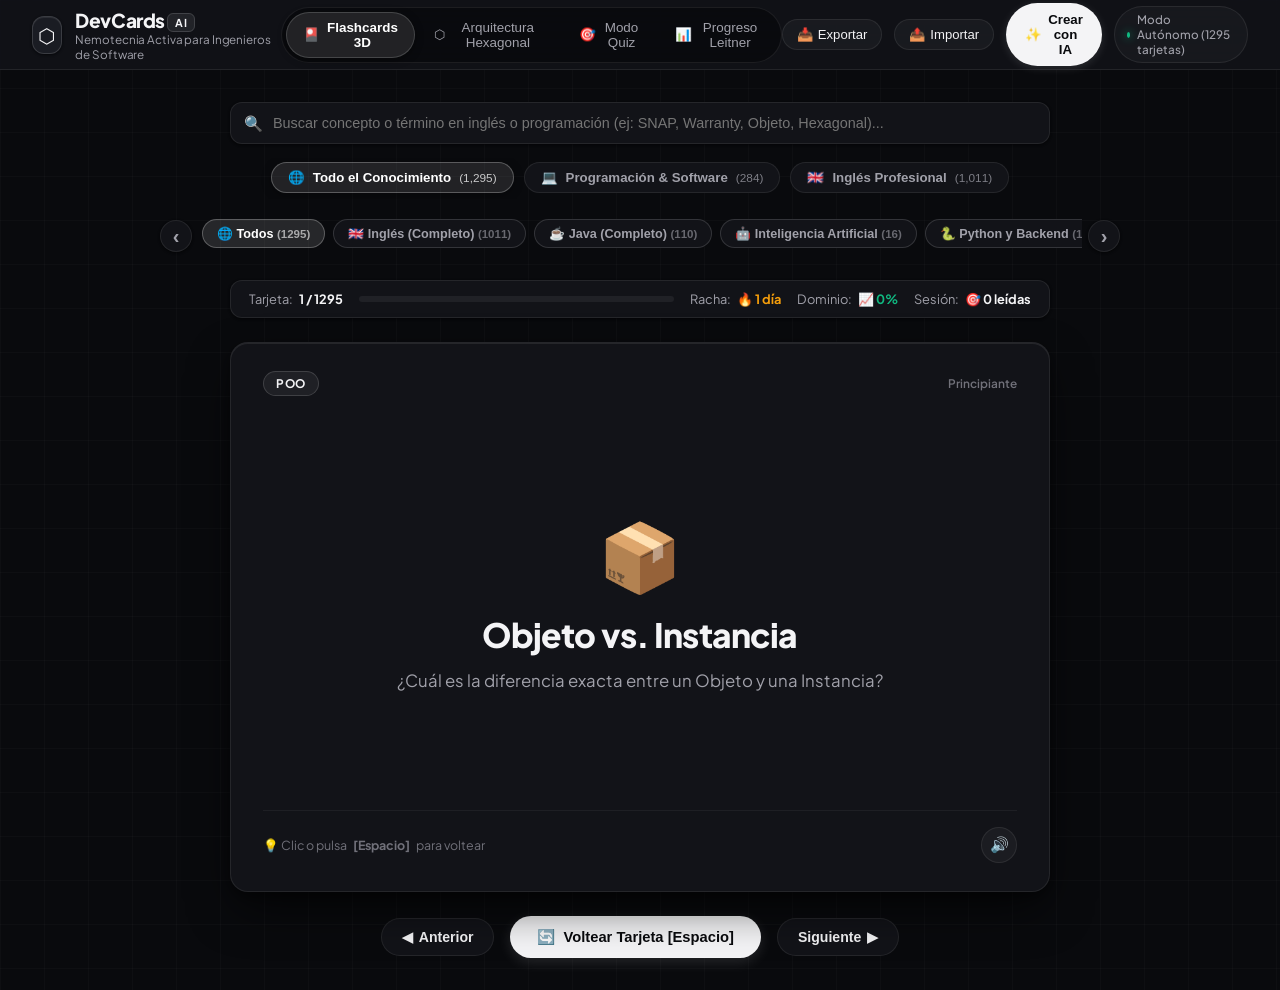
==== commit a4af1d0e: "fix(ui): restaurar visualizacion de dialogos ingles, scroll de categorias y modo arquitectura hexago" ====
--- a/docs/index.html
+++ b/docs/index.html
@@ -8,7 +8,7 @@
   <link rel="preconnect" href="https://fonts.googleapis.com">
   <link rel="preconnect" href="https://fonts.gstatic.com" crossorigin>
   <link href="https://fonts.googleapis.com/css2?family=Plus+Jakarta+Sans:wght@400;500;600;700;800&family=Inter:wght@400;500;600;700&family=JetBrains+Mono:wght@400;500;600;700&display=swap" rel="stylesheet">
-  <link rel="stylesheet" href="css/style.css">
+  <link rel="stylesheet" href="css/style.css?v=2.1">
 </head>
 <body>
 
@@ -27,7 +27,7 @@
       <button class="nav-btn active" id="btn-mode-cards" onclick="setAppMode('cards')">
         <span class="icon">🎴</span> Flashcards 3D
       </button>
-      <button class="nav-btn" id="btn-mode-hex" onclick="setAppMode('hexagonal')">
+      <button class="nav-btn" id="btn-mode-hexagonal" onclick="setAppMode('hexagonal')">
         <span class="icon">⬡</span> Arquitectura Hexagonal
       </button>
       <button class="nav-btn" id="btn-mode-quiz" onclick="setAppMode('quiz')">
@@ -80,8 +80,12 @@
           </button>
         </div>
 
-        <div class="category-tabs" id="category-tabs-container">
-          <!-- Renderizado dinámico de categorías -->
+        <div class="category-tabs-wrapper">
+          <button class="cat-nav-btn cat-nav-prev" onclick="scrollCategories(-240)" title="Ver categorías anteriores" aria-label="Anterior">‹</button>
+          <div class="category-tabs" id="category-tabs-container">
+            <!-- Renderizado dinámico de categorías -->
+          </div>
+          <button class="cat-nav-btn cat-nav-next" onclick="scrollCategories(240)" title="Ver más categorías" aria-label="Siguiente">›</button>
         </div>
       </div>
 
@@ -422,7 +426,7 @@
     </div>
   </div>
 
-  <script src="js/cards_data.js"></script>
-  <script src="js/app.js"></script>
+  <script src="js/cards_data.js?v=2.1"></script>
+  <script src="js/app.js?v=2.1"></script>
 </body>
 </html>
--- a/docs/css/style.css
+++ b/docs/css/style.css
@@ -396,18 +396,77 @@
   font-weight: 500;
 }
 
+.category-tabs-wrapper {
+  position: relative;
+  display: flex;
+  align-items: center;
+  max-width: 960px;
+  margin: 0 auto;
+  gap: 6px;
+  width: 100%;
+}
+
+.cat-nav-btn {
+  flex: 0 0 32px;
+  width: 32px;
+  height: 32px;
+  border-radius: 50%;
+  background: var(--bg-surface);
+  border: 1px solid var(--border-glass);
+  color: var(--text-muted);
+  display: flex;
+  align-items: center;
+  justify-content: center;
+  cursor: pointer;
+  font-size: 1.25rem;
+  font-weight: 700;
+  line-height: 1;
+  transition: all var(--transition-fast);
+  z-index: 2;
+  box-shadow: var(--shadow-sm);
+  user-select: none;
+}
+
+.cat-nav-btn:hover {
+  background: var(--bg-elevated);
+  border-color: var(--border-highlight);
+  color: #ffffff;
+  transform: scale(1.08);
+}
+
 .category-tabs {
   display: flex;
   gap: 8px;
   overflow-x: auto;
-  padding: 6px 2px;
-  max-width: 960px;
-  margin: 0 auto;
-  scrollbar-width: none;
+  scroll-behavior: smooth;
+  padding: 6px 4px 10px 4px;
+  scrollbar-width: thin;
+  scrollbar-color: rgba(255, 255, 255, 0.2) transparent;
+  cursor: grab;
+  flex: 1 1 auto;
 }
 
 .category-tabs::-webkit-scrollbar {
-  display: none;
+  height: 5px;
+}
+
+.category-tabs::-webkit-scrollbar-track {
+  background: transparent;
+}
+
+.category-tabs::-webkit-scrollbar-thumb {
+  background: rgba(255, 255, 255, 0.2);
+  border-radius: 4px;
+}
+
+.category-tabs::-webkit-scrollbar-thumb:hover {
+  background: rgba(255, 255, 255, 0.4);
+}
+
+.category-tabs.dragging {
+  cursor: grabbing;
+  user-select: none;
+  scroll-behavior: auto;
 }
 
 .cat-tab {
@@ -703,6 +762,12 @@
   scrollbar-color: rgba(255, 255, 255, 0.2) rgba(0, 0, 0, 0.2);
 }
 
+.card-back-body > * {
+  flex-shrink: 0 !important;
+}
+
+
+
 .card-back-body::-webkit-scrollbar {
   width: 6px;
 }
@@ -761,6 +826,8 @@
   border-radius: var(--radius-sm);
   overflow: hidden;
   box-shadow: var(--shadow-sm);
+  flex-shrink: 0 !important;
+  min-height: fit-content;
 }
 
 .code-header {
@@ -803,16 +870,44 @@
 }
 
 .code-box pre {
-  padding: 12px 16px;
+  padding: 14px 18px;
   overflow-x: auto;
   white-space: pre-wrap;
   word-break: break-word;
-  max-height: 220px;
+  max-height: 280px;
   overflow-y: auto;
-  font-family: var(--font-mono);
-  font-size: 0.83rem;
-  color: #38bdf8;
-  line-height: 1.5;
+  font-family: var(--font-mono), 'JetBrains Mono', monospace;
+  font-size: 0.86rem;
+  color: #93c5fd !important;
+  background: transparent !important;
+  line-height: 1.6;
+  margin: 0;
+}
+
+.code-box pre code,
+#card-back-code {
+  display: block;
+  font-family: var(--font-mono), 'JetBrains Mono', monospace;
+  font-size: 0.86rem;
+  line-height: 1.6;
+  color: #93c5fd !important;
+  background: transparent !important;
+  white-space: pre-wrap;
+  word-break: break-word;
+}
+
+/* Modo diálogo conversacional en inglés */
+.code-box.dialogue-mode {
+  background: #0b0d14;
+  border-color: rgba(56, 189, 248, 0.25);
+}
+
+.code-box.dialogue-mode pre code,
+.code-box.dialogue-mode #card-back-code {
+  font-family: var(--font-sans), system-ui, -apple-system, sans-serif;
+  font-size: 0.92rem;
+  line-height: 1.68;
+  color: #f1f5f9 !important;
 }
 
 .takeaway-banner {
@@ -951,6 +1046,7 @@
   user-select: none;
   transition: all var(--transition-fast);
   width: fit-content;
+  flex-shrink: 0 !important;
 }
 
 .scroll-hint-bar:hover {
